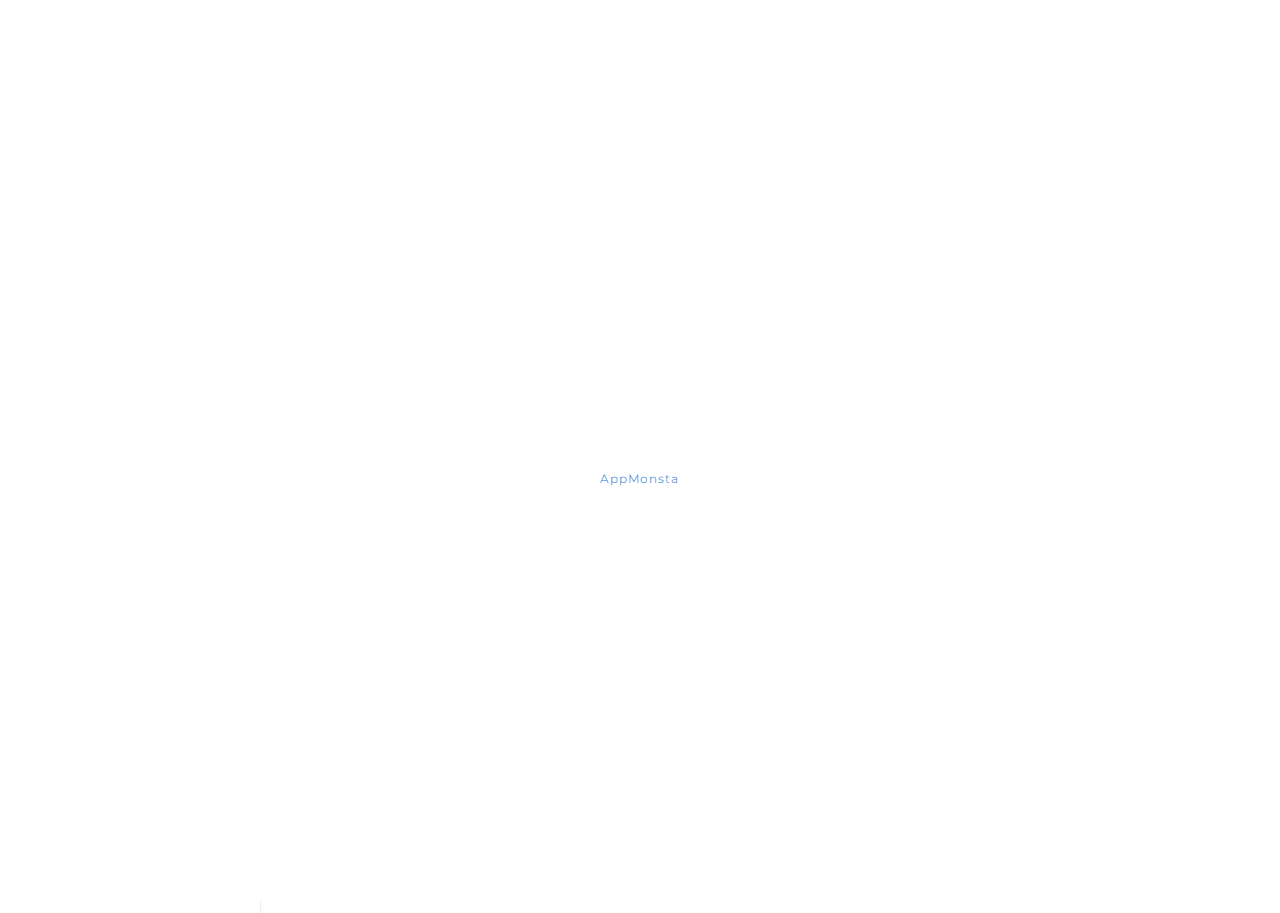
==== connection.html @ 8acacef7 "fixed" ====
<!DOCTYPE html>
<html lang="en">
	<head>
		<meta charset="utf-8" />
		<meta http-equiv="X-UA-Compatible" content="IE=edge" />
		<!-- Tell the browser to be responsive to screen width -->
		<meta name="viewport" content="width=device-width, initial-scale=1" />
		<meta
			name="keywords"
			content="AppMonsta, AppMonsta Ignite, AppMonsta API, AppMonsta Insight API, AppMonsta Gaming GPT, AppMonsta Gaming GPT API"
		/>
		<meta
			name="description"
			content="AppMonsta is a powerful tool that provides app market insights. It offers AppMonsta Ignite, AppMonsta API, AppMonsta Insight API, AppMonsta Gaming GPT, and AppMonsta Gaming GPT API."
		/>
		<meta name="robots" content="noindex,nofollow" />
		<title>AppMonsta</title>
		<link
			rel="canonical"
			href="https://www.wrappixel.com/templates/adminwrap-lite/"
		/>
		<!-- Favicon icon -->
		<link
			rel="icon"
			type="image/png"
			sizes="16x16"
			href="../assets/images/logos/logo-icon1.png"
		/>
		<!-- Bootstrap Core CSS -->
		<link
			href="../assets/node_modules/bootstrap/css/bootstrap.min.css"
			rel="stylesheet"
		/>
		<!-- Custom CSS -->
		<link href="css/style.css" rel="stylesheet" />
		<!-- You can change the theme colors from here -->
		<link href="css/colors/default.css" id="theme" rel="stylesheet" />
		<!-- HTML5 Shim and Respond.js IE8 support of HTML5 elements and media queries -->
		<!-- WARNING: Respond.js doesn't work if you view the page via file:// -->
		<!--[if lt IE 9]>
			<script src="https://oss.maxcdn.com/libs/html5shiv/3.7.0/html5shiv.js"></script>
			<script src="https://oss.maxcdn.com/libs/respond.js/1.4.2/respond.min.js"></script>
		<![endif]-->
	</head>

	<body class="fix-header card-no-border fix-sidebar">
		<!-- ============================================================== -->
		<!-- Preloader - style you can find in spinners.css -->
		<!-- ============================================================== -->
		<div class="preloader">
			<div class="loader">
				<div class="loader__figure"></div>
				<p class="loader__label">AppMonsta</p>
			</div>
		</div>
		<!-- ============================================================== -->
		<!-- Main wrapper - style you can find in pages.scss -->
		<!-- ============================================================== -->
		<div id="main-wrapper">
			<!-- ============================================================== -->
			<!-- Topbar header - style you can find in pages.scss -->
			<!-- ============================================================== -->
			<header class="topbar">
				<nav class="navbar top-navbar navbar-expand-md navbar-light">
					<!-- ============================================================== -->
					<!-- Logo -->
					<!-- ============================================================== -->
					<div class="navbar-header">
						<a class="navbar-brand" href="index.html">
							<!-- Logo icon --><span>
								<!--You can put here icon as well // <i class="wi wi-sunset"></i> //-->
								<!-- Dark Logo icon -->
								<img
									src="../assets/images/logos/logo-text1.png"
									alt="homepage"
									class="dark-logo"
									style="width: 150px"
								/>
								<!-- Light Logo icon -->
								<img
									src="../assets/images/logos/logo-text1.png"
									alt="homepage"
									class="light-logo"
									style="width: 150px"
								/>
							</span>
							<!--End Logo icon -->
							<!-- Logo text --><b>
								<!-- dark Logo text -->
								<img
									src="../assets/images/logos/logo-icon1.png"
									alt="homepage"
									class="dark-logo"
									style="width: 50px" />
								<!-- Light Logo text -->
								<img
									src="../assets/images/logos/logo-icon1.png"
									class="light-logo"
									alt="homepage"
									style="width: 50px"
							/></b>
						</a>
					</div>
					<!-- ============================================================== -->
					<!-- End Logo -->
					<!-- ============================================================== -->
					<div class="navbar-collapse">
						<!-- ============================================================== -->
						<!-- toggle and nav items -->
						<!-- ============================================================== -->
						<ul class="navbar-nav me-auto">
							<!-- This is  -->
							<li class="nav-item">
								<a
									class="nav-link nav-toggler hidden-md-up waves-effect waves-dark"
									href="javascript:void(0)"
									><i class="fa fa-bars"></i
								></a>
							</li>
							<!-- ============================================================== -->
							<!-- Search -->
							<!-- ============================================================== -->
							<!-- <li class="nav-item hidden-xs-down search-box"> <a
                                class="nav-link hidden-sm-down waves-effect waves-dark" href="javascript:void(0)"><i
                                    class="fa fa-search"></i></a>
                            <form class="app-search">
                                <input type="text" class="form-control" placeholder="Search & enter"> <a
                                    class="srh-btn"><i class="fa fa-times"></i></a> </form>
                        </li> -->
						</ul>
						<!-- ============================================================== -->
						<!-- User profile and search -->
						<!-- ============================================================== -->
						<ul class="navbar-nav my-lg-0">
							<!-- ============================================================== -->
							<!-- Profile -->
							<!-- ============================================================== -->
							<li class="nav-item dropdown u-pro">
								<a
									class="nav-link dropdown-toggle waves-effect waves-dark profile-pic border-0 px-2 mx-0"
									href="#"
									data-bs-toggle="dropdown"
									aria-haspopup="true"
									aria-expanded="false"
									><img
										src="../assets/images/users/1.jpg"
										alt="user"
										class=""
									/>
									<span class="hidden-md-down"
										>John &nbsp;</span
									>
								</a>
								<a
									class="nav-link dropdown-toggle waves-effect waves-dark profile-pic border-0 px-2 mx-0"
									href="#"
									><i
										class="fa fa-arrow-right fs-6 text-warning"
									></i>
									<span class="hidden-md-down"
										>Log Out &nbsp;</span
									>
								</a>
								<ul
									class="dropdown-menu"
									aria-labelledby="navbarDropdown"
								></ul>
							</li>
						</ul>
					</div>
				</nav>
			</header>
			<!-- ============================================================== -->
			<!-- End Topbar header -->
			<!-- ============================================================== -->
			<!-- ============================================================== -->
			<!-- Left Sidebar - style you can find in sidebar.scss  -->
			<!-- ============================================================== -->
			<aside class="left-sidebar">
				<!-- Sidebar scroll-->
				<div class="scroll-sidebar">
					<!-- Sidebar navigation-->
					<nav class="sidebar-nav">
						<ul id="sidebarnav">
							<li>
								<a
									class="waves-effect waves-dark"
									href="pages-blank.html"
									aria-expanded="false"
									><i class="fa fa-tachometer"></i
									><span class="hide-menu">Dashboard</span></a
								>
							</li>
							<li>
								<a
									class="waves-effect waves-dark"
									href="gaming-gpt.html"
									aria-expanded="false"
									><i class="fa fa-gamepad"></i
									><span class="hide-menu"
										>Gaming GPT</span
									></a
								>
							</li>
							<li>
								<a
									class="waves-effect waves-dark"
									href="insight-api.html"
									aria-expanded="false"
									><i class="fa fa-code"></i
									><span class="hide-menu"
										>Insight API</span
									></a
								>
							</li>
							<li>
								<a
									class="waves-effect waves-dark"
									href="connection.html"
									aria-expanded="false"
									><i class="fa fa-plug"></i
									><span class="hide-menu"
										>Connection</span
									></a
								>
							</li>
							<li>
								<a
									class="waves-effect waves-dark"
									href="support.html"
									aria-expanded="false"
									><i class="fa fa-plane"></i
									><span class="hide-menu">Support</span></a
								>
							</li>
						</ul>
					</nav>
					<!-- End Sidebar navigation -->
				</div>
				<!-- End Sidebar scroll-->
			</aside>
			<!-- ============================================================== -->
			<!-- End Left Sidebar - style you can find in sidebar.scss  -->
			<!-- ============================================================== -->
			<!-- ============================================================== -->
			<!-- Page wrapper  -->
			<!-- ============================================================== -->
			<div class="page-wrapper">
				<!-- ============================================================== -->
				<!-- Container fluid  -->
				<!-- ============================================================== -->

				<div class="container-fluid p-0">
					<!-- Start Page Content -->
					<!-- ============================================================== -->
					<div class="bg-theme-light p-5">
						<div
							class="d-flex justify-content-between align-items-center"
						>
							<h1 class="fw-bold fs-2">
								Why Choose AppMonsta?
								<br />
								<span class="text-themecolor"
									>Reliable, Affordable & Timely</span
								>
							</h1>
							<span>
								<img
									src="../assets/images/logos/connect.png"
									class="img-fluid"
									width="100px"
									alt="gaming pad"
								/>
							</span>
						</div>
						<p class="text-white fs-6 mt-3 mb-0 pb-0">
							AppMonsta stands as your authoritative source for
							app market intelligence, we offer comprehensive data
							across numerous categories but we specialise in
							gaming data. Our development teams and data
							scientist have leverage shared knowledge and
							state-of-the-art technology to provide you with
							timely, actionable intelligence data in many formats
							for you to use in your projects and research.
						</p>
					</div>
					<div class="p-5">
						<div class="row my-4 justify-content-center">
							<div class="col-md-3 md-mb-0 mb-2">
								<div class="card rounded theme-border-main">
									<img
										src="../assets/images/logos/looker.png"
										class="img-fluid w-100"
										alt="looker"
									/>
									<div class="p-3">
										<div>
											<h3 class="fs-5 fw-bold mb-0 pb-0">
												Looker
											</h3>
											<p class="fs-6 text-muted">
												Computer software company
											</p>
										</div>
										<div>
											<button
												class="btn btn-primary w-100"
												type="button"
											>
												Learn More
											</button>
										</div>
									</div>
								</div>
							</div>

							<div class="col-md-3 md-mb-0 mb-2">
								<div class="card rounded theme-border-main">
									<img
										src="../assets/images/logos/looker.png"
										class="img-fluid w-100"
										alt="looker"
									/>
									<div class="p-3">
										<div>
											<h3 class="fs-5 fw-bold mb-0 pb-0">
												Looker
											</h3>
											<p class="fs-6 text-muted">
												Computer software company
											</p>
										</div>
										<div>
											<button
												class="btn btn-primary w-100"
												type="button"
											>
												Learn More
											</button>
										</div>
									</div>
								</div>
							</div>
							<div class="col-md-3 md-mb-0 mb-2">
								<div class="card rounded theme-border-main">
									<img
										src="../assets/images/logos/looker.png"
										class="img-fluid w-100"
										alt="looker"
									/>
									<div class="p-3">
										<div>
											<h3 class="fs-5 fw-bold mb-0 pb-0">
												Looker
											</h3>
											<p class="fs-6 text-muted">
												Computer software company
											</p>
										</div>
										<div>
											<button
												class="btn btn-primary w-100"
												type="button"
											>
												Learn More
											</button>
										</div>
									</div>
								</div>
							</div>
						</div>
					</div>
					<!-- ============================================================== -->
					<!-- End PAge Content -->
					<!-- ============================================================== -->
					<!-- ============================================================== -->
					<!-- Right sidebar -->
					<!-- ============================================================== -->
					<!-- .right-sidebar -->
					<div class="right-sidebar">
						<div class="slimscrollright">
							<div class="rpanel-title">
								Service Panel
								<span
									><i class="ti-close right-side-toggle"></i
								></span>
							</div>
							<div class="r-panel-body">
								<ul id="themecolors" class="mt-3">
									<li><b>With Light sidebar</b></li>
									<li>
										<a
											href="javascript:void(0)"
											data-theme="default"
											class="default-theme"
											>1</a
										>
									</li>
									<li>
										<a
											href="javascript:void(0)"
											data-theme="green"
											class="green-theme"
											>2</a
										>
									</li>
									<li>
										<a
											href="javascript:void(0)"
											data-theme="red"
											class="red-theme"
											>3</a
										>
									</li>
									<li>
										<a
											href="javascript:void(0)"
											data-theme="blue"
											class="blue-theme"
											>4</a
										>
									</li>
									<li>
										<a
											href="javascript:void(0)"
											data-theme="purple"
											class="purple-theme"
											>5</a
										>
									</li>
									<li>
										<a
											href="javascript:void(0)"
											data-theme="megna"
											class="megna-theme"
											>6</a
										>
									</li>
									<li class="d-block mt-4">
										<b>With Dark sidebar</b>
									</li>
									<li>
										<a
											href="javascript:void(0)"
											data-theme="default-dark"
											class="default-dark-theme working"
											>7</a
										>
									</li>
									<li>
										<a
											href="javascript:void(0)"
											data-theme="green-dark"
											class="green-dark-theme"
											>8</a
										>
									</li>
									<li>
										<a
											href="javascript:void(0)"
											data-theme="red-dark"
											class="red-dark-theme"
											>9</a
										>
									</li>
									<li>
										<a
											href="javascript:void(0)"
											data-theme="blue-dark"
											class="blue-dark-theme"
											>10</a
										>
									</li>
									<li>
										<a
											href="javascript:void(0)"
											data-theme="purple-dark"
											class="purple-dark-theme"
											>11</a
										>
									</li>
									<li>
										<a
											href="javascript:void(0)"
											data-theme="megna-dark"
											class="megna-dark-theme"
											>12</a
										>
									</li>
								</ul>
								<ul class="mt-3 chatonline">
									<li><b>Chat option</b></li>
									<li>
										<a href="javascript:void(0)"
											><img
												src="../assets/images/users/1.jpg"
												alt="user-img"
												class="img-circle"
											/>
											<span
												>Varun Dhavan
												<small class="text-success"
													>online</small
												></span
											></a
										>
									</li>
									<li>
										<a href="javascript:void(0)"
											><img
												src="../assets/images/users/2.jpg"
												alt="user-img"
												class="img-circle"
											/>
											<span
												>Genelia Deshmukh
												<small class="text-warning"
													>Away</small
												></span
											></a
										>
									</li>
									<li>
										<a href="javascript:void(0)"
											><img
												src="../assets/images/users/3.jpg"
												alt="user-img"
												class="img-circle"
											/>
											<span
												>Ritesh Deshmukh
												<small class="text-danger"
													>Busy</small
												></span
											></a
										>
									</li>
									<li>
										<a href="javascript:void(0)"
											><img
												src="../assets/images/users/4.jpg"
												alt="user-img"
												class="img-circle"
											/>
											<span
												>Arijit Sinh
												<small class="text-muted"
													>Offline</small
												></span
											></a
										>
									</li>
									<li>
										<a href="javascript:void(0)"
											><img
												src="../assets/images/users/5.jpg"
												alt="user-img"
												class="img-circle"
											/>
											<span
												>Govinda Star
												<small class="text-success"
													>online</small
												></span
											></a
										>
									</li>
									<li>
										<a href="javascript:void(0)"
											><img
												src="../assets/images/users/6.jpg"
												alt="user-img"
												class="img-circle"
											/>
											<span
												>John Abraham<small
													class="text-success"
													>online</small
												></span
											></a
										>
									</li>
									<li>
										<a href="javascript:void(0)"
											><img
												src="../assets/images/users/7.jpg"
												alt="user-img"
												class="img-circle"
											/>
											<span
												>Hritik Roshan<small
													class="text-success"
													>online</small
												></span
											></a
										>
									</li>
									<li>
										<a href="javascript:void(0)"
											><img
												src="../assets/images/users/8.jpg"
												alt="user-img"
												class="img-circle"
											/>
											<span
												>Pwandeep rajan
												<small class="text-success"
													>online</small
												></span
											></a
										>
									</li>
								</ul>
							</div>
						</div>
					</div>
					<!-- ============================================================== -->
					<!-- End Right sidebar -->
					<!-- ============================================================== -->
				</div>
				<!-- ============================================================== -->
				<!-- End Container fluid  -->
				<!-- ============================================================== -->
				<!-- ============================================================== -->
				<!-- footer -->
				<!-- ============================================================== -->
				<footer class="footer">
					© 2021 Adminwrap by
					<a href="https://www.wrappixel.com/">wrappixel.com</a>
				</footer>
				<!-- ============================================================== -->
				<!-- End footer -->
				<!-- ============================================================== -->
			</div>
			<!-- ============================================================== -->
			<!-- End Page wrapper  -->
			<!-- ============================================================== -->
		</div>
		<!-- ============================================================== -->
		<!-- End Wrapper -->
		<!-- ============================================================== -->
		<!-- ============================================================== -->
		<!-- All Jquery -->
		<!-- ============================================================== -->
		<script src="../assets/node_modules/jquery/jquery.min.js"></script>
		<!-- Bootstrap tether Core JavaScript -->
		<script src="../assets/node_modules/bootstrap/js/bootstrap.bundle.min.js"></script>
		<!-- slimscrollbar scrollbar JavaScript -->
		<script src="js/perfect-scrollbar.jquery.min.js"></script>
		<!--Wave Effects -->
		<script src="js/waves.js"></script>
		<!--Menu sidebar -->
		<script src="js/sidebarmenu.js"></script>
		<!--Custom JavaScript -->
		<script src="js/custom.min.js"></script>
	</body>
</html>
---- css/style.css ----
@charset "UTF-8";
/*
Template Name: Admin Pro Admin
Author: Wrappixel
Email: niravjoshi87@gmail.com
File: scss
*/
/**
 * Table Of Content
 *
 * 	1. Globals
 *	2. Headers
 *	3. Navigations
 *	4. Banners
 *	5. Footers
 *	6. app
 *	7. Widgets
 *	8. Custom Templates
 */
/*
Template Name: Admin Pro Admin
Author: Wrappixel
Email: niravjoshi87@gmail.com
File: scss
*/
/*Theme Colors*/
/*bootstrap Color*/
/*Light colors*/
/*Normal Color*/
/*Extra Variable*/
/*
Template Name: Admin Pro Admin
Author: Wrappixel
Email: niravjoshi87@gmail.com
File: scss
*/
/**
 * Table Of Content
 *
 *  1. Globals
 *  2. Headers
 *  3. Navigations
 *  4. Banners
 *  5. Footers
 *  6. Posts
 *  7. Widgets
 *  8. Custom Templates
 */
@import url("https://fonts.googleapis.com/css?family=Montserrat:300,400,500,600,700");
/******************* 
Global Styles 
*******************/
@import "../scss/icons/font-awesome/css/font-awesome.min.css";
@import "../css/spinners.css";
@import "../css/animate.css";
* {
	outline: none;
}

body {
	background: #fff;
	font-family: "Montserrat", sans-serif;
	margin: 0;
	overflow-x: hidden;
	color: #67757c;
	font-weight: 300;
	font-size: 14px;
}

html {
	position: relative;
	min-height: 100%;
	background: #ffffff;
	-webkit-font-smoothing: antialiased;
	-moz-osx-font-smoothing: grayscale;
}

input:focus {
	box-shadow: none !important;
	border: 1px solid #4fb5ef !important;
}

select:focus {
	box-shadow: none !important;
	border: 1px solid #a6cee5 !important;
}

.btn-custom-pricing-tab {
	background: transparent !important;
	border: 1px solid #a6cee5;
}
/* first nth element */
.custom-pricing-tab li:first-child button {
	border-radius: 10px 0px 0px 10px !important;
}
.custom-pricing-tab li:last-child button {
	border-radius: 0px 10px 10px 0px !important;
}

.custom-pricing-tab .active {
	background: #a6cee5 !important;
	border: 1px solid #a6cee5 !important;
	color: #000000 !important;
}

.btn-custom-pricing-tab:focus {
	box-shadow: none !important;
	outline: none !important;
}

a {
	color: #4fb5ef;
}

a:hover,
a:focus {
	text-decoration: none;
}

a.link {
	color: #455a64;
}
a.link:hover,
a.link:focus {
	color: #4fb5ef;
}

.img-responsive {
	width: 100%;
	height: auto;
	display: inline-block;
}

.img-rounded {
	border-radius: 4px;
}

html body .mdi:before,
html body .mdi-set {
	line-height: initial;
}

/*******************
Headings
*******************/
h1,
h2,
h3,
h4,
h5,
h6 {
	color: #455a64;
	font-family: "Montserrat", sans-serif;
	font-weight: 400;
}

h1 {
	line-height: 40px;
	font-size: 36px;
}

h2 {
	line-height: 36px;
	font-size: 24px;
}

h3 {
	line-height: 30px;
	font-size: 21px;
}

h4 {
	line-height: 22px;
	font-size: 18px;
}

h5 {
	line-height: 18px;
	font-size: 16px;
	font-weight: 400;
}

h6 {
	line-height: 16px;
	font-size: 14px;
	font-weight: 400;
}

.display-5 {
	font-size: 3rem;
}

.display-6 {
	font-size: 36px;
}

.box {
	border-radius: 4px;
	padding: 10px;
}

html body .dl {
	display: inline-block;
}
html body .db {
	display: block;
}

.no-wrap td,
.no-wrap th {
	white-space: nowrap;
}

/*******************
Blockquote
*******************/
html body blockquote {
	border-left: 5px solid #4fb5ef;
	border: 1px solid rgba(120, 130, 140, 0.13);
	padding: 15px;
}

.clear {
	clear: both;
}

ol li {
	margin: 5px 0;
}

/*******************
Paddings
*******************/
html body .p-0 {
	padding: 0px;
}
html body .p-10 {
	padding: 10px;
}
html body .p-20 {
	padding: 20px;
}
html body .p-30 {
	padding: 30px;
}
html body .p-l-0 {
	padding-left: 0px;
}
html body .p-l-10 {
	padding-left: 10px;
}
html body .p-l-20 {
	padding-left: 20px;
}
html body .p-r-0 {
	padding-right: 0px;
}
html body .p-r-10 {
	padding-right: 10px;
}
html body .p-r-20 {
	padding-right: 20px;
}
html body .p-r-30 {
	padding-right: 30px;
}
html body .p-r-40 {
	padding-right: 40px;
}
html body .p-t-0 {
	padding-top: 0px;
}
html body .p-t-10 {
	padding-top: 10px;
}
html body .p-t-20 {
	padding-top: 20px;
}
html body .p-t-30 {
	padding-top: 30px;
}
html body .p-b-0 {
	padding-bottom: 0px;
}
html body .p-b-5 {
	padding-bottom: 5px;
}
html body .p-b-10 {
	padding-bottom: 10px;
}
html body .p-b-20 {
	padding-bottom: 20px;
}
html body .p-b-30 {
	padding-bottom: 30px;
}
html body .p-b-40 {
	padding-bottom: 40px;
}

/*******************
Margin
*******************/
html body .m-0 {
	margin: 0px;
}
html body .m-l-5 {
	margin-left: 5px;
}
html body .m-l-10 {
	margin-left: 10px;
}
html body .m-l-15 {
	margin-left: 15px;
}
html body .m-l-20 {
	margin-left: 20px;
}
html body .m-l-30 {
	margin-left: 30px;
}
html body .m-l-40 {
	margin-left: 40px;
}
html body .m-r-5 {
	margin-right: 5px;
}
html body .m-r-10 {
	margin-right: 10px;
}
html body .m-r-15 {
	margin-right: 15px;
}
html body .m-r-20 {
	margin-right: 20px;
}
html body .m-r-30 {
	margin-right: 30px;
}
html body .m-r-40 {
	margin-right: 40px;
}
html body .m-t-0 {
	margin-top: 0px;
}
html body .m-t-5 {
	margin-top: 5px;
}
html body .m-t-10 {
	margin-top: 10px;
}
html body .m-t-15 {
	margin-top: 15px;
}
html body .m-t-20 {
	margin-top: 20px;
}
html body .m-t-30 {
	margin-top: 30px;
}
html body .m-t-40 {
	margin-top: 40px;
}
html body .m-b-0 {
	margin-bottom: 0px;
}
html body .m-b-5 {
	margin-bottom: 5px;
}
html body .m-b-10 {
	margin-bottom: 10px;
}
html body .m-b-15 {
	margin-bottom: 15px;
}
html body .m-b-20 {
	margin-bottom: 20px;
}
html body .m-b-30 {
	margin-bottom: 30px;
}
html body .m-b-40 {
	margin-bottom: 40px;
}

/*******************
vertical alignment
*******************/
html body .vt {
	vertical-align: top;
}
html body .vm {
	vertical-align: middle;
}
html body .vb {
	vertical-align: bottom;
}

/*******************
Opacity
*******************/
.op-5 {
	opacity: 0.5;
}

.op-3 {
	opacity: 0.3;
}

/*******************
font weight
*******************/
html body .font-bold {
	font-weight: 700;
}
html body .font-normal {
	font-weight: normal;
}
html body .font-light {
	font-weight: 300;
}
html body .font-medium {
	font-weight: 500;
}
html body .font-16 {
	font-size: 16px;
}
html body .font-12 {
	font-size: 12px;
}
html body .font-14 {
	font-size: 14px;
}
html body .font-10 {
	font-size: 10px;
}
html body .font-18 {
	font-size: 18px;
}
html body .font-20 {
	font-size: 20px;
}

/*******************
Border
*******************/
html body .b-0 {
	border: none !important;
}
html body .b-r {
	border-right: 1px solid rgba(120, 130, 140, 0.13);
}
html body .b-l {
	border-left: 1px solid rgba(120, 130, 140, 0.13);
}
html body .b-b {
	border-bottom: 1px solid rgba(120, 130, 140, 0.13);
}
html body .b-t {
	border-top: 1px solid rgba(120, 130, 140, 0.13);
}
html body .b-all {
	border: 1px solid rgba(120, 130, 140, 0.13) !important;
}

/*******************
Thumb size
*******************/
.thumb-sm {
	height: 32px;
	width: 32px;
}

.thumb-md {
	height: 48px;
	width: 48px;
}

.thumb-lg {
	height: 88px;
	width: 88px;
}

.hide {
	display: none;
}

.img-circle {
	border-radius: 100%;
}

.radius {
	border-radius: 4px;
}

/*******************
Text Colors
*******************/
.text-white {
	color: #ffffff !important;
}

.text-danger {
	color: #ff5c6c !important;
}

.text-muted {
	color: #bcc3d3 !important;
}

.text-warning {
	color: #ffe38a !important;
}

.text-success {
	color: #7cda24 !important;
}

.text-info {
	color: #4fb5ef !important;
}

.text-inverse {
	color: #2f3d4a !important;
}

html body .text-blue {
	color: #02bec9;
}
html body .text-purple {
	color: #7460ee;
}
html body .text-primary {
	color: #4FB5EF !important;
}
html body .text-megna {
	color: #56c0d8;
}
html body .text-dark {
	color: #67757c;
}
html body .text-themecolor {
	color: #4fb5ef;
}

/*******************
Background Colors
*******************/
.bg-primary {
	background-color: #4FB5EF !important;
}

.bg-success {
	background-color: #7cda24 !important;
}

.bg-info {
	background-color: #4fb5ef !important;
}

.bg-warning {
	background-color: #ffe38a !important;
}

.bg-danger {
	background-color: #ff5c6c !important;
}

html body .bg-megna {
	background-color: #56c0d8;
}
html body .bg-theme {
	background-color: #4fb5ef;
}
html body .bg-inverse {
	background-color: #2f3d4a;
}
html body .bg-purple {
	background-color: #7460ee;
}
html body .bg-light-part {
	background-color: rgba(0, 0, 0, 0.02);
}
html body .bg-light-primary {
	background-color: #f1effd;
}
html body .bg-light-success {
	background-color: #e8fdeb;
}
html body .bg-light-info {
	background-color: #cfecfe;
}
html body .bg-light-extra {
	background-color: #ebf3f5;
}
html body .bg-light-warning {
	background-color: #fff8ec;
}
html body .bg-light-danger {
	background-color: #f9e7eb;
}
html body .bg-light-inverse {
	background-color: #f6f6f6;
}
html body .bg-light {
	background-color: #e9edf2;
}
html body .bg-white {
	background-color: #ffffff;
}

/*******************
Rounds
*******************/
.round {
	line-height: 48px;
	color: #ffffff;
	width: 50px;
	height: 50px;
	display: inline-block;
	font-weight: 400;
	text-align: center;
	border-radius: 100%;
	background: #4fb5ef;
}
.round img {
	border-radius: 100%;
}

.round-lg {
	line-height: 65px;
	width: 60px;
	height: 60px;
	font-size: 30px;
}

.round.round-info {
	background: #4fb5ef;
}

.round.round-warning {
	background: #ffe38a;
}

.round.round-danger {
	background: #ff5c6c;
}

.round.round-success {
	background: #7cda24;
}

.round.round-primary {
	background: #4FB5EF;
}

/*******************
Labels
*******************/
.label {
	padding: 3px 10px;
	line-height: 13px;
	color: #ffffff;
	font-weight: 400;
	border-radius: 4px;
	font-size: 75%;
}

.label-rounded {
	border-radius: 60px;
}

.label-custom {
	background-color: #56c0d8;
}

.label-success {
	background-color: #7cda24;
}

.label-info {
	background-color: #4fb5ef;
}

.label-warning {
	background-color: #ffe38a;
}

.label-danger {
	background-color: #ff5c6c;
}

.label-megna {
	background-color: #56c0d8;
}

.label-primary {
	background-color: #4FB5EF;
}

.label-purple {
	background-color: #7460ee;
}

.label-red {
	background-color: #fb3a3a;
}

.label-inverse {
	background-color: #2f3d4a;
}

.label-default {
	background-color: #e9edf2;
}

.label-white {
	background-color: #ffffff;
}

.label-light-success {
	background-color: #e8fdeb;
	color: #7cda24;
}

.label-light-info {
	background-color: #cfecfe;
	color: #4fb5ef;
}

.label-light-warning {
	background-color: #fff8ec;
	color: #ffe38a;
}

.label-light-danger {
	background-color: #f9e7eb;
	color: #ff5c6c;
}

.label-light-megna {
	background-color: #e0f2f4;
	color: #56c0d8;
}

.label-light-primary {
	background-color: #f1effd;
	color: #4FB5EF;
}

.label-light-inverse {
	background-color: #f6f6f6;
	color: #2f3d4a;
}

/*******************
 Badge
******************/
.badge {
	font-weight: 400;
}

.badge-xs {
	font-size: 9px;
}

.badge-xs,
.badge-sm {
	transform: translate(0, -2px);
}

.badge-success {
	background-color: #7cda24;
}

.badge-info {
	background-color: #4fb5ef;
}

.badge-primary {
	background-color: #4FB5EF;
}

.badge-warning {
	background-color: #ffe38a;
	color: #ffffff;
}

.badge-danger {
	background-color: #ff5c6c;
}

.badge-purple {
	background-color: #7460ee;
}

.badge-red {
	background-color: #fb3a3a;
}

.badge-inverse {
	background-color: #2f3d4a;
}

/*******************
List-style-none
******************/
ul.list-style-none {
	margin: 0px;
	padding: 0px;
}
ul.list-style-none li {
	list-style: none;
}
ul.list-style-none li a {
	color: #67757c;
	padding: 8px 0px;
	display: block;
	text-decoration: none;
}
ul.list-style-none li a:hover {
	color: #4fb5ef;
}

/*******************
dropdown-item
******************/
.dropdown-item {
	padding: 8px 1rem;
	color: #67757c;
}

/*******************
Layouts
******************/
.card-no-border .card {
	border: 0px;
	border-radius: 0px;
	box-shadow: none;
}

.card-no-border .shadow-none {
	box-shadow: none;
}

.card-outline-danger,
.card-outline-info,
.card-outline-warning,
.card-outline-success,
.card-outline-primary {
	background: #ffffff;
}

.card-fullscreen {
	position: fixed;
	top: 0px;
	left: 0px;
	width: 100%;
	height: 100%;
	z-index: 9999;
	overflow: auto;
}

/*******************/
/*single column*/
/*******************/
.single-column .left-sidebar {
	display: none;
}
.single-column .page-wrapper {
	margin-left: 0px;
}

.fix-width {
	width: 100%;
	max-width: 1170px;
	margin: 0 auto;
}

.card-body {
	padding: 1.25rem;
}

.card-title {
	margin-bottom: 0.75rem;
}

a {
	text-decoration: none;
}

.form-group {
	margin-bottom: 1rem;
}

label {
	display: inline-block;
	margin-bottom: 0.5rem;
}

.table td,
.table th {
	padding: 0.75rem;
}

.card-subtitle {
	margin-top: -0.375rem;
}

.table > :not(:last-child) > :last-child > * {
	border-bottom-color: #e9ecef;
}

small {
	font-size: 80%;
	font-weight: 400;
}

.error-box .error-body .error-title {
	font-size: 210px !important;
	font-weight: 900 !important;
	line-height: 210px !important;
}

.form-control,
.form-select {
	height: calc(1.5em + 0.75rem + 2px);
}

textarea.form-control {
	height: auto;
}

select.form-control.form-control-line {
	-webkit-appearance: auto;
	-moz-appearance: auto;
}

.dropdown-menu:empty {
	display: none;
}

/*
Template Name: Admin Pro Admin
Author: Wrappixel
Email: niravjoshi87@gmail.com
File: scss
*/
/*******************
Main sidebar
******************/
.left-sidebar {
	position: absolute;
	width: 260px;
	height: 100%;
	top: 0px;
	z-index: 20;
	padding-top: 70px;
	background: #fff;
	border-right: 1px solid rgba(120, 130, 140, 0.13);
}

.fix-sidebar .left-sidebar {
	position: fixed;
}

/*******************
use profile section
******************/
.sidebar-nav .user-profile > a img {
	width: 30px;
	border-radius: 100%;
	margin-right: 10px;
}
.sidebar-nav .user-profile > ul {
	padding-left: 40px;
}

/*******************
sidebar navigation
******************/
.scroll-sidebar {
	height: 100%;
}
.scroll-sidebar.ps .ps__scrollbar-y-rail {
	left: 2px;
	right: auto;
	background: none;
	width: 6px;
	/* If using `left`, there shouldn't be a `right`. */
}

.collapse.in {
	display: block;
}

.sidebar-nav {
	background: #fff;
	padding: 15px 0 0 0px;
}
.sidebar-nav ul {
	margin: 0px;
	padding: 0px;
}
.sidebar-nav ul li {
	list-style: none;
}
.sidebar-nav ul li a {
	color: #8d97ad;
	padding: 10px 35px 10px 15px;
	display: block;
	font-size: 15px;
	font-weight: 400;
}
.sidebar-nav ul li a.active,
.sidebar-nav ul li a:hover {
	color: #4fb5ef;
}
.sidebar-nav ul li a.active i,
.sidebar-nav ul li a:hover i {
	color: #4fb5ef;
}
.sidebar-nav ul li a.active {
	font-weight: 500;
	color: #263238;
}
.sidebar-nav ul li ul {
	padding-left: 40px;
}
.sidebar-nav ul li ul li a {
	padding: 7px 35px 7px 15px;
}
.sidebar-nav ul li ul ul {
	padding-left: 15px;
}
.sidebar-nav ul li.nav-small-cap {
	font-size: 12px;
	margin-bottom: 0px;
	padding: 30px 14px 14px 0px;
	color: #bcc3d3;
	font-weight: 500;
}
.sidebar-nav ul li.nav-devider {
	height: 1px;
	background: rgba(120, 130, 140, 0.13);
	display: block;
	margin: 15px 0;
}
.sidebar-nav > ul > li > a {
	border-right: 5px solid transparent;
}
.sidebar-nav > ul > li > a i {
	width: 38px;
	font-size: 24px;
	display: inline-block;
	vertical-align: middle;
	color: #787f91;
}
.sidebar-nav > ul > li > a .label {
	float: right;
	margin-top: 2px;
}
.sidebar-nav > ul > li > a.active {
	font-weight: 400;
	color: #26c6da;
	border-right: 5px solid #4fb5ef;
}
.sidebar-nav > ul > li {
	margin-bottom: 8px;
	margin-top: 8px;
}
.sidebar-nav > ul > li.active > a {
	color: #4fb5ef;
	font-weight: 500;
}
.sidebar-nav > ul > li.active > a i {
	color: #4fb5ef;
}
.sidebar-nav .waves-effect {
	transition: none;
	-webkit-transition: none;
	-o-transition: none;
}

/****************
When click on sidebar toggler and also for tablet
*****************/
@media (min-width: 768px) {
	.mini-sidebar .sidebar-nav #sidebarnav li {
		position: relative;
	}

	.mini-sidebar .sidebar-nav #sidebarnav > li > ul {
		position: absolute;
		left: 70px;
		top: 46px;
		width: 220px;
		padding-bottom: 10px;
		z-index: 1001;
		background: #edf0f5;
		display: none;
		padding-left: 1px;
	}

	.mini-sidebar .user-profile .profile-img {
		width: 45px;
	}
	.mini-sidebar .user-profile .profile-img .setpos {
		top: -35px;
	}

	.mini-sidebar.fix-sidebar .left-sidebar {
		position: fixed;
	}

	.mini-sidebar .sidebar-nav #sidebarnav > li:hover > ul {
		height: auto !important;
		overflow: auto;
	}

	.mini-sidebar .sidebar-nav #sidebarnav > li:hover > ul,
	.mini-sidebar .sidebar-nav #sidebarnav > li:hover > ul.collapse {
		display: block;
	}

	.mini-sidebar .sidebar-nav #sidebarnav > li > a.has-arrow:after {
		display: none;
	}

	.mini-sidebar .left-sidebar {
		width: 70px;
	}
	.mini-sidebar .sidebar-nav #sidebarnav .user-profile > a {
		padding: 12px 20px;
	}
	.mini-sidebar .scroll-sidebar {
		padding-bottom: 0px;
		position: absolute;
	}
	.mini-sidebar .hide-menu,
	.mini-sidebar .nav-small-cap,
	.mini-sidebar .sidebar-footer,
	.mini-sidebar .user-profile .profile-text,
	.mini-sidebar > .label {
		display: none;
	}
	.mini-sidebar .nav-devider {
		width: 70px;
	}
	.mini-sidebar .sidebar-nav {
		background: transparent;
	}
	.mini-sidebar .sidebar-nav #sidebarnav > li > a {
		padding: 12px 20px;
		width: 70px;
	}
	.mini-sidebar .sidebar-nav #sidebarnav > li:hover > a {
		width: 290px;
		background: #edf0f5;
	}
	.mini-sidebar .sidebar-nav #sidebarnav > li:hover > a .hide-menu {
		display: inline;
	}
	.mini-sidebar .sidebar-nav #sidebarnav > li:hover > a .label {
		display: none;
	}
}
@media (max-width: 767px) {
	.mini-sidebar .left-sidebar {
		position: fixed;
	}
	.mini-sidebar .left-sidebar,
	.mini-sidebar .sidebar-footer {
		left: -260px;
	}
	.mini-sidebar.show-sidebar .left-sidebar,
	.mini-sidebar.show-sidebar .sidebar-footer {
		left: 0px;
	}
}
/*
Template Name: Admin pro Admin
Author: Wrappixel
Email: niravjoshi87@gmail.com
File: scss
*/
/*
Template Name: Admin Pro Admin
Author: Wrappixel
Email: niravjoshi87@gmail.com
File: scss
*/
/*Theme Colors*/
/*bootstrap Color*/
/*Light colors*/
/*Normal Color*/
/*Extra Variable*/
/*============================================================== 
 For all pages 
 ============================================================== */
#main-wrapper {
	width: 100%;
	overflow: hidden;
}

.boxed #main-wrapper {
	width: 100%;
	max-width: 1300px;
	margin: 0 auto;
	box-shadow: 0 0 60px rgba(0, 0, 0, 0.1);
}
.boxed #main-wrapper .sidebar-footer {
	position: absolute;
}
.boxed #main-wrapper .topbar {
	max-width: 1300px;
}
.boxed #main-wrapper .footer {
	display: none;
}

.page-wrapper {
	background: #f6f9fa;
	padding-bottom: 60px;
	position: relative;
}

.container-fluid {
	padding: 25px 25px;
}

.card {
	margin-bottom: 30px;
}
.card .card-subtitle {
	font-weight: 300;
	margin-bottom: 15px;
	color: #bcc3d3;
}
.card .card-title {
	position: relative;
	font-weight: 500;
}

/*******************
 Topbar
*******************/
.fix-header .topbar {
	position: fixed;
	width: 100%;
}
.fix-header .page-wrapper {
	padding-top: 70px;
}
.fix-header .right-side-panel {
	top: 70px;
	height: calc(100% - 70px);
}

.topbar {
	position: relative;
	z-index: 50;
}
.topbar .navbar-collapse {
	padding: 0px;
	border-bottom: 1px solid rgba(120, 130, 140, 0.13);
}
.topbar .top-navbar {
	min-height: 70px;
	padding: 0px;
}
.topbar .top-navbar .dropdown-toggle::after {
	display: none;
}
.topbar .top-navbar .navbar-header {
	line-height: 72px;
	padding-left: 10px;
	border-right: 1px solid rgba(120, 130, 140, 0.13);
}
.topbar .top-navbar .navbar-header .navbar-brand {
	margin-right: 0px;
	padding-bottom: 0px;
	padding-top: 0px;
}
.topbar .top-navbar .navbar-header .navbar-brand .light-logo {
	display: none;
}
.topbar .top-navbar .navbar-header .navbar-brand b {
	line-height: 70px;
	display: inline-block;
}
.topbar .top-navbar .navbar-nav > .nav-item > .nav-link {
	padding-left: 15px;
	padding-right: 15px;
	font-size: 20px;
	line-height: 54px;
}
.topbar .top-navbar .navbar-nav > .nav-item > span {
	line-height: 65px;
	font-size: 24px;
	font-weight: 500;
	color: #ffffff;
	padding: 0 10px;
}
.topbar .top-navbar .navbar-nav > .nav-item.show {
	background: rgba(0, 0, 0, 0.05);
}
.topbar .u-pro {
	margin-left: 10px;
}
.topbar .profile-pic {
	white-space: nowrap;
	padding-left: 15px;
	border-left: 1px solid rgba(120, 130, 140, 0.13);
}
.topbar .profile-pic img {
	width: 30px;
	border-radius: 100%;
}
.topbar .profile-pic span {
	font-size: 14px;
	white-space: nowrap;
}
.topbar .dropdown-menu {
	box-shadow: 0 3px 12px rgba(0, 0, 0, 0.05);
	-webkit-box-shadow: 0 3px 12px rgba(0, 0, 0, 0.05);
	-moz-box-shadow: 0 3px 12px rgba(0, 0, 0, 0.05);
	border-color: rgba(120, 130, 140, 0.13);
}
.topbar .dropdown-menu .dropdown-item {
	padding: 7px 1.5rem;
}
.topbar ul.dropdown-user {
	padding: 0px;
	min-width: 270px;
}
.topbar ul.dropdown-user li {
	list-style: none;
	padding: 0px;
	margin: 0px;
}
.topbar ul.dropdown-user li.divider {
	height: 1px;
	margin: 9px 0;
	overflow: hidden;
	background-color: rgba(120, 130, 140, 0.13);
}
.topbar ul.dropdown-user li .dw-user-box {
	padding: 10px 15px;
}
.topbar ul.dropdown-user li .dw-user-box .u-img {
	width: 70px;
	display: inline-block;
	vertical-align: top;
}
.topbar ul.dropdown-user li .dw-user-box .u-img img {
	width: 100%;
	border-radius: 5px;
}
.topbar ul.dropdown-user li .dw-user-box .u-text {
	display: inline-block;
	padding-left: 10px;
}
.topbar ul.dropdown-user li .dw-user-box .u-text h4 {
	margin: 0px;
	font-size: 15px;
}
.topbar ul.dropdown-user li .dw-user-box .u-text p {
	margin-bottom: 2px;
	font-size: 12px;
}
.topbar ul.dropdown-user li .dw-user-box .u-text .btn {
	color: #ffffff;
	padding: 5px 10px;
	display: inline-block;
}
.topbar ul.dropdown-user li .dw-user-box .u-text .btn:hover {
	background: #e6294b;
}
.topbar ul.dropdown-user li a {
	padding: 9px 15px;
	display: block;
	color: #67757c;
}
.topbar ul.dropdown-user li a:hover {
	background: #e9edf2;
	color: #4fb5ef;
	text-decoration: none;
}

.search-box .app-search {
	position: absolute;
	margin: 0px;
	display: block;
	z-index: 110;
	width: 100%;
	top: -1px;
	box-shadow: 2px 0px 10px rgba(0, 0, 0, 0.2);
	display: none;
	left: 0px;
}
.search-box .app-search input {
	width: 100.5%;
	padding: 35px;
	border-radius: 0px;
	font-size: 17px;
	transition: 0.5s ease-in;
}
.search-box .app-search input:focus {
	border-color: #ffffff;
}
.search-box .app-search .srh-btn {
	position: absolute;
	top: 23px;
	cursor: pointer;
	background: #ffffff;
	width: 15px;
	height: 15px;
	right: 20px;
	font-size: 14px;
}

.mini-sidebar .top-navbar .navbar-header {
	width: 70px;
	text-align: center;
	flex-shrink: 0;
	padding-left: 0px;
}

.logo-center .top-navbar .navbar-header {
	position: absolute;
	left: 0;
	right: 0;
	margin: 0 auto;
}

/*******************
Notify
*******************/
.notify {
	position: relative;
	top: -28px;
	right: -7px;
}
.notify .heartbit {
	position: absolute;
	top: -20px;
	right: -4px;
	height: 25px;
	width: 25px;
	z-index: 10;
	border: 5px solid #ff5c6c;
	border-radius: 70px;
	-moz-animation: heartbit 1s ease-out;
	-moz-animation-iteration-count: infinite;
	-o-animation: heartbit 1s ease-out;
	-o-animation-iteration-count: infinite;
	-webkit-animation: heartbit 1s ease-out;
	animation-iteration-count: infinite;
}
.notify .point {
	width: 6px;
	height: 6px;
	border-radius: 30px;
	background-color: #ff5c6c;
	position: absolute;
	right: 6px;
	top: -10px;
}
/*******************
 Horizontal-navabar
*******************/
.hdr-nav-bar .navbar {
	background: #ffffff;
	border-top: 1px solid rgba(120, 130, 140, 0.13);
	padding: 0 15px;
}
.hdr-nav-bar .navbar .navbar-nav > li {
	padding: 0 10px;
}
.hdr-nav-bar .navbar .navbar-nav > li > a {
	padding: 25px 5px;
	transition: 0.2s ease-in;
	border-bottom: 2px solid transparent;
}
.hdr-nav-bar .navbar .navbar-nav > li.active > a,
.hdr-nav-bar .navbar .navbar-nav > li:hover > a,
.hdr-nav-bar .navbar .navbar-nav > li > a:focus {
	border-color: #4fb5ef;
}
.hdr-nav-bar .navbar .navbar-nav .dropdown-toggle:after {
	display: none;
}
.hdr-nav-bar .navbar .navbar-brand {
	padding: 20px 5px;
}
.hdr-nav-bar .navbar .navbar-toggler {
	border: 0px;
	cursor: pointer;
}
.hdr-nav-bar .navbar .custom-select {
	border-radius: 60px;
	font-size: 14px;
	padding: 0.375rem 40px 0.375rem 18px;
}
.hdr-nav-bar .navbar .call-to-act {
	padding: 15px 0;
}

/*******************
 Breadcrumb and page title
*******************/
.page-titles {
	background: #f6f9fa;
	margin-bottom: 20px;
	padding: 0px;
}
.page-titles h3 {
	margin-bottom: 0px;
	margin-top: 0px;
}
.page-titles .breadcrumb {
	padding: 0px;
	margin-bottom: 0px;
	background: transparent;
	font-size: 12px;
}
.page-titles .breadcrumb li {
	margin-top: 5px;
	margin-bottom: 5px;
}
.page-titles .breadcrumb li a {
	color: #67757c;
}
.page-titles .breadcrumb .breadcrumb-item + .breadcrumb-item::before {
	content: "";
	font-family: FontAwesome;
	color: #a6b7bf;
	font-size: 11px;
}
.page-titles .breadcrumb .breadcrumb-item.active {
	color: #263238;
	font-weight: 500;
}

.p-relative {
	position: relative;
}

.lstick {
	width: 2px;
	background: #4fb5ef;
	height: 30px;
	margin-left: -20px;
	margin-right: 18px;
	display: inline-block;
	vertical-align: middle;
}

/*******************
 Right side toggle
*******************/
@keyframes rotate {
	from {
		transform: rotate(0deg);
	}
	to {
		transform: rotate(360deg);
	}
}
.right-side-toggle {
	position: relative;
}

.right-side-toggle i {
	-webkit-transition-property: -webkit-transform;
	-webkit-transition-duration: 1s;
	-moz-transition-property: -moz-transform;
	-moz-transition-duration: 1s;
	transition-property: transform;
	transition-duration: 1s;
	-webkit-animation-name: rotate;
	-webkit-animation-duration: 2s;
	-webkit-animation-iteration-count: infinite;
	-webkit-animation-timing-function: linear;
	-moz-animation-name: rotate;
	-moz-animation-duration: 2s;
	-moz-animation-iteration-count: infinite;
	-moz-animation-timing-function: linear;
	animation-name: rotate;
	animation-duration: 2s;
	animation-iteration-count: infinite;
	animation-timing-function: linear;
	position: absolute;
	top: 18px;
	left: 18px;
}

.right-sidebar {
	position: fixed;
	right: -240px;
	width: 240px;
	display: none;
	z-index: 1100;
	background: #ffffff;
	top: 0px;
	padding-bottom: 20px;
	height: 100%;
	box-shadow: 5px 1px 40px rgba(0, 0, 0, 0.1);
	transition: all 0.3s ease;
}
.right-sidebar .rpanel-title {
	display: block;
	padding: 24px 20px;
	color: #ffffff;
	text-transform: uppercase;
	font-size: 15px;
	background: #4fb5ef;
}
.right-sidebar .rpanel-title span {
	float: right;
	cursor: pointer;
	font-size: 11px;
}
.right-sidebar .rpanel-title span:hover {
	color: #ffffff;
}
.right-sidebar .r-panel-body {
	padding: 20px;
}
.right-sidebar .r-panel-body ul {
	margin: 0px;
	padding: 0px;
}
.right-sidebar .r-panel-body ul li {
	list-style: none;
	padding: 5px 0;
}

.shw-rside {
	right: 0px;
	width: 240px;
	display: block;
}

.chatonline img {
	margin-right: 10px;
	float: left;
	width: 30px;
}
.chatonline li a {
	padding: 13px 0;
	float: left;
	width: 100%;
}
.chatonline li a span {
	color: #67757c;
}
.chatonline li a span small {
	display: block;
	font-size: 10px;
}

/*******************
 Right side toggle
*******************/
ul#themecolors {
	display: block;
}
ul#themecolors li {
	display: inline-block;
}
ul#themecolors li:first-child {
	display: block;
}
ul#themecolors li a {
	width: 50px;
	height: 50px;
	display: inline-block;
	margin: 5px;
	color: transparent;
	position: relative;
}
ul#themecolors li a.working:before {
	content: "";
	font-family: "FontAwesome";
	font-size: 18px;
	line-height: 50px;
	width: 50px;
	height: 50px;
	position: absolute;
	top: 0;
	left: 0;
	color: #ffffff;
	text-align: center;
}

.default-theme {
	background: #bcc3d3;
}

.green-theme {
	background: #7cda24;
}

.yellow-theme {
	background: #ffe38a;
}

.red-theme {
	background: #ff5c6c;
}

.blue-theme {
	background: #4fb5ef;
}

.purple-theme {
	background: #7460ee;
}

.megna-theme {
	background: #56c0d8;
}

.default-dark-theme {
	background: #263238;
	/* Old browsers */
	/* FF3.6-15 */
	/* Chrome10-25,Safari5.1-6 */
	background: linear-gradient(
		to right,
		#263238 0%,
		#263238 23%,
		#bcc3d3 23%,
		#bcc3d3 99%
	);
}

.green-dark-theme {
	background: #263238;
	/* Old browsers */
	/* FF3.6-15 */
	/* Chrome10-25,Safari5.1-6 */
	background: linear-gradient(
		to right,
		#263238 0%,
		#263238 23%,
		#7cda24 23%,
		#7cda24 99%
	);
}

.yellow-dark-theme {
	background: #263238;
	/* Old browsers */
	/* FF3.6-15 */
	/* Chrome10-25,Safari5.1-6 */
	background: linear-gradient(
		to right,
		#263238 0%,
		#263238 23%,
		#ff5c6c 23%,
		#ff5c6c 99%
	);
}

.blue-dark-theme {
	background: #263238;
	/* Old browsers */
	/* FF3.6-15 */
	/* Chrome10-25,Safari5.1-6 */
	background: linear-gradient(
		to right,
		#263238 0%,
		#263238 23%,
		#4fb5ef 23%,
		#4fb5ef 99%
	);
}

.purple-dark-theme {
	background: #263238;
	/* Old browsers */
	/* FF3.6-15 */
	/* Chrome10-25,Safari5.1-6 */
	background: linear-gradient(
		to right,
		#263238 0%,
		#263238 23%,
		#7460ee 23%,
		#7460ee 99%
	);
}

.megna-dark-theme {
	background: #263238;
	/* Old browsers */
	/* FF3.6-15 */
	/* Chrome10-25,Safari5.1-6 */
	background: linear-gradient(
		to right,
		#263238 0%,
		#263238 23%,
		#56c0d8 23%,
		#56c0d8 99%
	);
}

.red-dark-theme {
	background: #263238;
	/* Old browsers */
	/* FF3.6-15 */
	/* Chrome10-25,Safari5.1-6 */
	background: linear-gradient(
		to right,
		#263238 0%,
		#263238 23%,
		#ff5c6c 23%,
		#ff5c6c 99%
	);
}

/*******************
 Footer
*******************/
.footer {
	bottom: 0;
	color: #67757c;
	left: 0px;
	padding: 17px 15px;
	position: absolute;
	right: 0;
	border-top: 1px solid rgba(120, 130, 140, 0.13);
	background: #ffffff;
}

/*******************
 scrollbar
*******************/
.slimScrollBar {
	z-index: 10 !important;
}

/*******************
Megamenu
******************/
.mega-dropdown {
	position: static;
	width: 100%;
}
.mega-dropdown .dropdown-menu {
	width: 100%;
	padding: 30px;
	margin-top: 0px;
}
.mega-dropdown ul {
	padding: 0px;
}
.mega-dropdown ul li {
	list-style: none;
}
.mega-dropdown .carousel-item .container {
	padding: 0px;
}
.mega-dropdown .nav-accordion .card {
	margin-bottom: 1px;
}
.mega-dropdown .nav-accordion .card-header {
	background: #ffffff;
}
.mega-dropdown .nav-accordion .card-header h5 {
	margin: 0px;
}
.mega-dropdown .nav-accordion .card-header h5 a {
	text-decoration: none;
	color: #67757c;
}

/*******************
Wave Effects
*******************/
.waves-effect {
	position: relative;
	cursor: pointer;
	display: inline-block;
	overflow: hidden;
	-webkit-user-select: none;
	user-select: none;
	-webkit-tap-highlight-color: transparent;
	vertical-align: middle;
	z-index: 1;
	will-change: opacity, transform;
	transition: all 0.1s ease-out;
}
.waves-effect .waves-ripple {
	position: absolute;
	border-radius: 50%;
	width: 20px;
	height: 20px;
	margin-top: -10px;
	margin-left: -10px;
	opacity: 0;
	background: rgba(0, 0, 0, 0.2);
	transition: all 0.7s ease-out;
	transition-property: transform, opacity;
	transform: scale(0);
	pointer-events: none;
}

.waves-effect.waves-light .waves-ripple {
	background-color: rgba(255, 255, 255, 0.45);
}

.waves-effect.waves-red .waves-ripple {
	background-color: rgba(244, 67, 54, 0.7);
}

.waves-effect.waves-yellow .waves-ripple {
	background-color: rgba(255, 235, 59, 0.7);
}

.waves-effect.waves-orange .waves-ripple {
	background-color: rgba(255, 152, 0, 0.7);
}

.waves-effect.waves-purple .waves-ripple {
	background-color: rgba(156, 39, 176, 0.7);
}

.waves-effect.waves-green .waves-ripple {
	background-color: rgba(76, 175, 80, 0.7);
}

.waves-effect.waves-teal .waves-ripple {
	background-color: rgba(0, 150, 136, 0.7);
}

html body .waves-notransition {
	transition: none;
}

.waves-circle {
	transform: translateZ(0);
	text-align: center;
	width: 2.5em;
	height: 2.5em;
	line-height: 2.5em;
	border-radius: 50%;
	-webkit-mask-image: none;
}

.waves-input-wrapper {
	border-radius: 0.2em;
	vertical-align: bottom;
}
.waves-input-wrapper .waves-button-input {
	position: relative;
	top: 0;
	left: 0;
	z-index: 1;
}

.waves-block {
	display: block;
}

/*******************
List inline
*******************/
ul.list-inline li {
	display: inline-block;
	padding: 0 8px;
}

/*******************
Table td vertical middle
*******************/
.vm.table td,
.vm.table th {
	vertical-align: middle;
}

.no-th-brd.table th {
	border: 0px;
}

.table.no-border tbody td {
	border: 0px;
}

/*******************
Other comon js for all pages
*******************/
.calendar-events {
	padding: 8px 10px;
	border: 1px solid #ffffff;
	cursor: move;
}
.calendar-events:hover {
	border: 1px dashed rgba(120, 130, 140, 0.13);
}
.calendar-events i {
	margin-right: 8px;
}

.table-responsive {
	display: block;
	width: 100%;
	overflow-x: auto;
	-ms-overflow-style: -ms-autohiding-scrollbar;
}

.single-column .left-sidebar {
	display: none;
}
.single-column .page-wrapper {
	margin-left: 0px !important;
}

.profile-tab li a.nav-link,
.customtab li a.nav-link {
	border: 0px;
	padding: 15px 20px;
	color: #67757c;
}
.profile-tab li a.nav-link.active,
.customtab li a.nav-link.active {
	border-bottom: 2px solid #4fb5ef;
	color: #4fb5ef;
}
.profile-tab li a.nav-link:hover,
.customtab li a.nav-link:hover {
	color: #4fb5ef;
}

html body .jqstooltip,
html body .flotTip {
	width: auto !important;
	height: auto !important;
	background: #263238;
	color: #ffffff;
	padding: 5px 10px;
}

body .jqstooltip {
	border-color: transparent;
	border-radius: 60px;
}

/*******************
Notification page Jquery toaster
******************/
.jq-icon-info {
	background-color: #4fb5ef;
	color: #ffffff;
}

.jq-icon-success {
	background-color: #7cda24;
	color: #ffffff;
}

.jq-icon-error {
	background-color: #ff5c6c;
	color: #ffffff;
}

.jq-icon-warning {
	background-color: #ffe38a;
	color: #ffffff;
}

/*******************
c3 chart global
******************/
.c3 text {
	fill-opacity: 0.5;
}

.no-shrink {
	flex-shrink: 0;
}

.up-img {
	background-size: cover;
	background-position: center center;
	min-height: 340px;
}

/*
Template Name: Admin pro Admin
Author: Wrappixel
Email: niravjoshi87@gmail.com
File: scss
*/
/*
Template Name: Admin Pro Admin
Author: Wrappixel
Email: niravjoshi87@gmail.com
File: scss
*/
/*Theme Colors*/
/*bootstrap Color*/
/*Light colors*/
/*Normal Color*/
/*Extra Variable*/
/*******************
Pagination
*******************/
.pagination > li:first-child > a,
.pagination > li:first-child > span {
	border-bottom-left-radius: 4px;
	border-top-left-radius: 4px;
}

.pagination > li:last-child > a,
.pagination > li:last-child > span {
	border-bottom-right-radius: 4px;
	border-top-right-radius: 4px;
}

.pagination > li > a,
.pagination > li > span {
	color: #263238;
}

.pagination > li > a:hover,
.pagination > li > span:hover,
.pagination > li > a:focus,
.pagination > li > span:focus {
	background-color: #e9edf2;
}

.pagination-split li {
	margin-left: 5px;
	display: inline-block;
	float: left;
}

.pagination-split li:first-child {
	margin-left: 0;
}

.pagination-split li a {
	border-radius: 4px;
}

.pagination > .active > a,
.pagination > .active > span,
.pagination > .active > a:hover,
.pagination > .active > span:hover,
.pagination > .active > a:focus,
.pagination > .active > span:focus {
	background-color: #4fb5ef;
	border-color: #4fb5ef;
}

.pager li > a,
.pager li > span {
	border-radius: 4px;
	color: #263238;
}

/*******************
Pagination
******************/
.pagination-circle li.active a {
	background: #7cda24;
}
.pagination-circle li a {
	width: 40px;
	height: 40px;
	background: #e9edf2;
	border: 0px;
	text-align: center;
	border-radius: 100%;
}
.pagination-circle li a:first-child,
.pagination-circle li a:last-child {
	border-radius: 100%;
}
.pagination-circle li a:hover {
	background: #7cda24;
	color: #ffffff;
}
.pagination-circle li.disabled a {
	background: #e9edf2;
	color: rgba(120, 130, 140, 0.13);
}

/*
Template Name: Admin pro Admin
Author: Wrappixel
Email: niravjoshi87@gmail.com
File: scss
*/
/*
Template Name: Admin Pro Admin
Author: Wrappixel
Email: niravjoshi87@gmail.com
File: scss
*/
/*Theme Colors*/
/*bootstrap Color*/
/*Light colors*/
/*Normal Color*/
/*Extra Variable*/
/*******************
Buttons
******************/
.btn {
	padding: 7px 12px;
	cursor: pointer;
}
.btn:hover {
	opacity: 0.8;
}
.btn:focus {
	box-shadow: none;
}

.btn-group label {
	color: #ffffff !important;
	margin-bottom: 0px;
}
.btn-group label.btn-secondary {
	color: #67757c !important;
}

.btn-lg {
	padding: 0.75rem 1.5rem;
	font-size: 1.25rem;
}

.btn-md {
	padding: 12px 55px;
	font-size: 16px;
}

.btn-circle {
	border-radius: 100%;
	width: 40px;
	height: 40px;
	padding: 10px;
}

.btn-circle.btn-sm {
	width: 35px;
	height: 35px;
	padding: 8px 10px;
	font-size: 14px;
}

.btn-circle.btn-lg {
	width: 50px;
	height: 50px;
	padding: 14px 15px;
	font-size: 18px;
	line-height: 23px;
}

.btn-circle.btn-xl {
	width: 70px;
	height: 70px;
	padding: 14px 15px;
	font-size: 24px;
}

.btn-sm {
	padding: 0.25rem 0.5rem;
	font-size: 12px;
}

.btn-xs {
	padding: 0.25rem 0.5rem;
	font-size: 10px;
}

.button-list button,
.button-list a {
	margin: 5px 12px 5px 0;
}

.btn-outline {
	color: inherit;
	background-color: transparent;
	transition: all 0.5s;
}

.btn-rounded {
	border-radius: 60px;
	padding: 7px 18px;
}
.btn-rounded.btn-lg {
	padding: 0.75rem 1.5rem;
}
.btn-rounded.btn-sm {
	padding: 0.25rem 0.5rem;
	font-size: 12px;
}
.btn-rounded.btn-xs {
	padding: 0.25rem 0.5rem;
	font-size: 10px;
}
.btn-rounded.btn-md {
	padding: 12px 35px;
	font-size: 16px;
}

.btn-secondary,
.btn-secondary.disabled {
	box-shadow: 0 2px 2px 0 rgba(169, 169, 169, 0.14),
		0 3px 1px -2px rgba(169, 169, 169, 0.2),
		0 1px 5px 0 rgba(169, 169, 169, 0.12);
	transition: 0.2s ease-in;
	background-color: #ffffff;
	color: #67757c;
	border-color: #cccccc;
}
.btn-secondary:hover,
.btn-secondary.disabled:hover {
	box-shadow: 0 14px 26px -12px rgba(169, 169, 169, 0.42),
		0 4px 23px 0 rgba(0, 0, 0, 0.12),
		0 8px 10px -5px rgba(169, 169, 169, 0.2);
	color: #ffffff !important;
}
.btn-secondary.active,
.btn-secondary:active,
.btn-secondary:focus,
.btn-secondary.disabled.active,
.btn-secondary.disabled:active,
.btn-secondary.disabled:focus {
	box-shadow: 0 14px 26px -12px rgba(169, 169, 169, 0.42),
		0 4px 23px 0 rgba(0, 0, 0, 0.12),
		0 8px 10px -5px rgba(169, 169, 169, 0.2);
	color: #ffffff !important;
	background: #263238;
	border-color: #263238;
}

.btn-secondary.disabled:hover,
.btn-secondary.disabled:focus,
.btn-secondary.disabled:active {
	color: #67757c !important;
	background-color: #ffffff;
	border-color: #cccccc;
	cursor: default;
}

.btn-primary,
.btn-primary.disabled {
	background: #4FB5EF;
	border: 1px solid #4FB5EF;
	/*box-shadow: $primary-shadow;*/
	transition: 0.2s ease-in;
}
.btn-primary:hover,
.btn-primary.disabled:hover {
	background: #4FB5EF;
	box-shadow: 0 14px 26px -12px rgba(116, 96, 238, 0.42),
		0 4px 23px 0 rgba(0, 0, 0, 0.12),
		0 8px 10px -5px rgba(116, 96, 238, 0.2);
	border: 1px solid #4FB5EF;
}
.btn-primary.active,
.btn-primary:active,
.btn-primary:focus,
.btn-primary.disabled.active,
.btn-primary.disabled:active,
.btn-primary.disabled:focus {
	background: #4FB5EF;
	/*box-shadow: $primary-shadow-hover;*/
	border-color: transparent;
}

.btn-themecolor,
.btn-themecolor.disabled {
	background: #4fb5ef;
	color: #ffffff;
	border: 1px solid #4fb5ef;
}
.btn-themecolor:hover,
.btn-themecolor.disabled:hover {
	background: #4fb5ef;
	opacity: 0.7;
	border: 1px solid #4fb5ef;
}
.btn-themecolor.active,
.btn-themecolor:active,
.btn-themecolor:focus,
.btn-themecolor.disabled.active,
.btn-themecolor.disabled:active,
.btn-themecolor.disabled:focus {
	background: #028ee1;
}

.btn-success,
.btn-success.disabled {
	background: #7cda24;
	border: 1px solid #7cda24;
	/*box-shadow: $success-shadow;*/
	transition: 0.2s ease-in;
}
.btn-success:hover,
.btn-success.disabled:hover {
	background: #7cda24;
	/*box-shadow: $success-shadow-hover;*/
	border: 1px solid #7cda24;
}
.btn-success.active,
.btn-success:active,
.btn-success:focus,
.btn-success.disabled.active,
.btn-success.disabled:active,
.btn-success.disabled:focus {
	background: #04b381;
	/*box-shadow: $success-shadow-hover;*/
	border-color: transparent;
}

.btn-info,
.btn-info.disabled {
	background: #4fb5ef;
	border: 1px solid #4fb5ef;
	/*box-shadow: $info-shadow;*/
	transition: 0.2s ease-in;
}
.btn-info:hover,
.btn-info.disabled:hover {
	background: #4fb5ef;
	border: 1px solid #4fb5ef;
	/*box-shadow: $info-shadow-hover;*/
}
.btn-info.active,
.btn-info:active,
.btn-info:focus,
.btn-info.disabled.active,
.btn-info.disabled:active,
.btn-info.disabled:focus {
	background: #1d96c3;
	/*box-shadow: $info-shadow-hover;*/
	border-color: transparent;
}

.btn-warning,
.btn-warning.disabled {
	background: #ffe38a;
	color: #ffffff;
	/*box-shadow: $warning-shadow;*/
	border: 1px solid #ffe38a;
	transition: 0.2s ease-in;
}
.btn-warning:hover,
.btn-warning.disabled:hover {
	background: #ffe38a;
	color: #ffffff;
	/*box-shadow: $warning-shadow-hover;*/
	border: 1px solid #ffe38a;
}
.btn-warning.active,
.btn-warning:active,
.btn-warning:focus,
.btn-warning.disabled.active,
.btn-warning.disabled:active,
.btn-warning.disabled:focus {
	background: #e9ab2e;
	color: #ffffff;
	/*box-shadow: $warning-shadow-hover;*/
	border-color: transparent;
}

.btn-danger,
.btn-danger.disabled {
	background: #ff5c6c;
	border: 1px solid #ff5c6c;
	/*box-shadow: $danger-shadow;*/
	transition: 0.2s ease-in;
}
.btn-danger:hover,
.btn-danger.disabled:hover {
	background: #ff5c6c;
	/*box-shadow: $danger-shadow-hover;*/
	border: 1px solid #ff5c6c;
}
.btn-danger.active,
.btn-danger:active,
.btn-danger:focus,
.btn-danger.disabled.active,
.btn-danger.disabled:active,
.btn-danger.disabled:focus {
	background: #e6294b;
	/*box-shadow: $danger-shadow-hover;*/
	border-color: transparent;
}

.btn-inverse,
.btn-inverse.disabled {
	background: #2f3d4a;
	border: 1px solid #2f3d4a;
	color: #ffffff;
}
.btn-inverse:hover,
.btn-inverse.disabled:hover {
	background: #2f3d4a;
	opacity: 0.7;
	color: #ffffff;
	border: 1px solid #2f3d4a;
}
.btn-inverse.active,
.btn-inverse:active,
.btn-inverse:focus,
.btn-inverse.disabled.active,
.btn-inverse.disabled:active,
.btn-inverse.disabled:focus {
	background: #232a37;
	color: #ffffff;
}

.btn-red,
.btn-red.disabled {
	background: #fb3a3a;
	border: 1px solid #fb3a3a;
	color: #ffffff;
}
.btn-red:hover,
.btn-red.disabled:hover {
	opacity: 0.7;
	border: 1px solid #fb3a3a;
	background: #fb3a3a;
}
.btn-red.active,
.btn-red:active,
.btn-red:focus,
.btn-red.disabled.active,
.btn-red.disabled:active,
.btn-red.disabled:focus {
	background: #e6294b;
}

.btn-outline-secondary {
	background-color: #ffffff;
	/*box-shadow: $default-shadow;*/
	transition: 0.2s ease-in;
	border-color: #cccccc;
}
.btn-outline-secondary:hover,
.btn-outline-secondary:focus,
.btn-outline-secondary.focus {
	/*box-shadow: $default-shadow-hover;*/
}
.btn-outline-secondary.active,
.btn-outline-secondary:active,
.btn-outline-secondary:focus {
	/*box-shadow: $default-shadow-hover;*/
}

.btn-outline-primary {
	color: #4FB5EF;
	background-color: #ffffff;
	border-color: #4FB5EF;
	/*box-shadow: $primary-shadow;*/
	transition: 0.2s ease-in;
}
.btn-outline-primary:hover,
.btn-outline-primary:focus,
.btn-outline-primary.focus {
	background: #4FB5EF;
	/*box-shadow: $primary-shadow-hover;*/
	color: #ffffff;
	border-color: #4FB5EF;
}
.btn-outline-primary.active,
.btn-outline-primary:active,
.btn-outline-primary:focus {
	/*box-shadow: $primary-shadow-hover;*/
	background-color: #4FB5EF;
	border-color: #4FB5EF;
}

.btn-outline-success {
	color: #7cda24;
	background-color: transparent;
	border-color: #7cda24;
	/*box-shadow: $success-shadow;*/
	transition: 0.2s ease-in;
}
.btn-outline-success:hover,
.btn-outline-success:focus,
.btn-outline-success.focus {
	background: #7cda24;
	border-color: #7cda24;
	color: #ffffff;
	/*box-shadow: $success-shadow-hover;*/
}
.btn-outline-success.active,
.btn-outline-success:active,
.btn-outline-success:focus {
	/*box-shadow: $success-shadow-hover;*/
	background-color: #04b381;
	border-color: #04b381;
}

.btn-outline-info {
	color: #4fb5ef;
	background-color: transparent;
	border-color: #4fb5ef;
	/*box-shadow: $info-shadow;*/
	transition: 0.2s ease-in;
}
.btn-outline-info:hover,
.btn-outline-info:focus,
.btn-outline-info.focus {
	background: #4fb5ef;
	border-color: #4fb5ef;
	color: #ffffff;
	/*box-shadow: $info-shadow-hover;*/
}
.btn-outline-info.active,
.btn-outline-info:active,
.btn-outline-info:focus {
	/*box-shadow: $info-shadow-hover;*/
	background-color: #1d96c3;
	border-color: #1d96c3;
}

.btn-outline-warning {
	color: #ffe38a;
	background-color: transparent;
	border-color: #ffe38a;
	/*box-shadow: $warning-shadow;*/
	transition: 0.2s ease-in;
}
.btn-outline-warning:hover,
.btn-outline-warning:focus,
.btn-outline-warning.focus {
	background: #ffe38a;
	border-color: #ffe38a;
	color: #ffffff;
	/*box-shadow: $warning-shadow-hover;*/
}
.btn-outline-warning.active,
.btn-outline-warning:active,
.btn-outline-warning:focus {
	/*box-shadow: $warning-shadow-hover;*/
	background-color: #e9ab2e;
	border-color: #e9ab2e;
}

.btn-outline-danger {
	color: #ff5c6c;
	background-color: transparent;
	border-color: #ff5c6c;
	/*box-shadow: $danger-shadow;*/
	transition: 0.2s ease-in;
}
.btn-outline-danger:hover,
.btn-outline-danger:focus,
.btn-outline-danger.focus {
	background: #ff5c6c;
	border-color: #ff5c6c;
	color: #ffffff;
	/*box-shadow: $danger-shadow-hover;*/
}
.btn-outline-danger.active,
.btn-outline-danger:active,
.btn-outline-danger:focus {
	/*box-shadow: $danger-shadow-hover;*/
	background-color: #e6294b;
}

.btn-outline-red {
	color: #fb3a3a;
	background-color: transparent;
	border-color: #fb3a3a;
}
.btn-outline-red:hover,
.btn-outline-red:focus,
.btn-outline-red.focus {
	background: #fb3a3a;
	border-color: #fb3a3a;
	color: #ffffff;
	/*box-shadow: $danger-shadow-hover;*/
}
.btn-outline-red.active,
.btn-outline-red:active,
.btn-outline-red:focus {
	/*box-shadow: $danger-shadow-hover;*/
	background-color: #d61f1f;
}

.btn-outline-inverse {
	color: #2f3d4a;
	background-color: transparent;
	border-color: #2f3d4a;
}
.btn-outline-inverse:hover,
.btn-outline-inverse:focus,
.btn-outline-inverse.focus {
	background: #2f3d4a;
	border-color: #2f3d4a;
	color: #ffffff;
}

.btn-primary.active.focus,
.btn-primary.active:focus,
.btn-primary.active:hover,
.btn-primary.focus:active,
.btn-primary:active:focus,
.btn-primary:active:hover,
.open > .dropdown-toggle.btn-primary.focus,
.open > .dropdown-toggle.btn-primary:focus,
.open > .dropdown-toggle.btn-primary:hover,
.btn-primary.focus,
.btn-primary:focus,
.show > .btn-primary.dropdown-toggle {
	background-color: #4FB5EF;
	border: 1px solid #4FB5EF;
}

.btn-success.active.focus,
.btn-success.active:focus,
.btn-success.active:hover,
.btn-success.focus:active,
.btn-success:active:focus,
.btn-success:active:hover,
.open > .dropdown-toggle.btn-success.focus,
.open > .dropdown-toggle.btn-success:focus,
.open > .dropdown-toggle.btn-success:hover,
.btn-success.focus,
.btn-success:focus,
.show > .btn-success.dropdown-toggle {
	background-color: #04b381;
	border: 1px solid #04b381;
}

.btn-info.active.focus,
.btn-info.active:focus,
.btn-info.active:hover,
.btn-info.focus:active,
.btn-info:active:focus,
.btn-info:active:hover,
.open > .dropdown-toggle.btn-info.focus,
.open > .dropdown-toggle.btn-info:focus,
.open > .dropdown-toggle.btn-info:hover,
.btn-info.focus,
.btn-info:focus,
.show > .btn-info.dropdown-toggle {
	background-color: #1d96c3;
	border: 1px solid #1d96c3;
}

.btn-warning.active.focus,
.btn-warning.active:focus,
.btn-warning.active:hover,
.btn-warning.focus:active,
.btn-warning:active:focus,
.btn-warning:active:hover,
.open > .dropdown-toggle.btn-warning.focus,
.open > .dropdown-toggle.btn-warning:focus,
.open > .dropdown-toggle.btn-warning:hover,
.btn-warning.focus,
.btn-warning:focus,
.show > .btn-warning.dropdown-toggle {
	background-color: #e9ab2e;
	border: 1px solid #e9ab2e;
}

.btn-danger.active.focus,
.btn-danger.active:focus,
.btn-danger.active:hover,
.btn-danger.focus:active,
.btn-danger:active:focus,
.btn-danger:active:hover,
.open > .dropdown-toggle.btn-danger.focus,
.open > .dropdown-toggle.btn-danger:focus,
.open > .dropdown-toggle.btn-danger:hover,
.btn-danger.focus,
.btn-danger:focus,
.show > .btn-danger.dropdown-toggle {
	background-color: #e6294b;
	border: 1px solid #e6294b;
}

.btn-inverse:hover,
.btn-inverse:focus,
.btn-inverse:active,
.btn-inverse.active,
.btn-inverse.focus,
.btn-inverse:active,
.btn-inverse:focus,
.btn-inverse:hover,
.open > .dropdown-toggle.btn-inverse {
	background-color: #232a37;
	border: 1px solid #232a37;
}

.btn-secondary.active.focus,
.btn-secondary.active:focus,
.btn-secondary.active:hover,
.btn-secondary.focus:active,
.btn-secondary:active:focus,
.btn-secondary:active:hover,
.open > .dropdown-toggle.btn-secondary.focus,
.open > .dropdown-toggle.btn-secondary:focus,
.open > .dropdown-toggle.btn-secondary:hover,
.btn-secondary.focus,
.btn-secondary:focus,
.show > .btn-secondary.dropdown-toggle {
	color: #ffffff;
}

.btn-red:hover,
.btn-red:focus,
.btn-red:active,
.btn-red.active,
.btn-red.focus,
.btn-red:active,
.btn-red:focus,
.btn-red:hover,
.open > .dropdown-toggle.btn-red {
	background-color: #d61f1f;
	border: 1px solid #d61f1f;
	color: #ffffff;
}

.button-box .btn {
	margin: 0 8px 8px 0px;
}

.btn-label {
	background: rgba(0, 0, 0, 0.05);
	display: inline-block;
	margin: -6px 12px -6px -14px;
	padding: 7px 15px;
}

.btn-facebook {
	color: #ffffff;
	background-color: #3b5998;
}
.btn-facebook:hover {
	color: #ffffff;
}

.btn-twitter {
	color: #ffffff;
	background-color: #55acee;
}
.btn-twitter:hover {
	color: #ffffff;
}

.btn-linkedin {
	color: #ffffff;
	background-color: #007bb6;
}
.btn-linkedin:hover {
	color: #ffffff;
}

.btn-dribbble {
	color: #ffffff;
	background-color: #ea4c89;
}
.btn-dribbble:hover {
	color: #ffffff;
}

.btn-googleplus {
	color: #ffffff;
	background-color: #dd4b39;
}
.btn-googleplus:hover {
	color: #ffffff;
}

.btn-instagram {
	color: #ffffff;
	background-color: #3f729b;
}

.btn-pinterest {
	color: #ffffff;
	background-color: #cb2027;
}

.btn-dropbox {
	color: #ffffff;
	background-color: #007ee5;
}

.btn-flickr {
	color: #ffffff;
	background-color: #ff0084;
}

.btn-tumblr {
	color: #ffffff;
	background-color: #32506d;
}

.btn-skype {
	color: #ffffff;
	background-color: #00aff0;
}

.btn-youtube {
	color: #ffffff;
	background-color: #bb0000;
}

.btn-github {
	color: #ffffff;
	background-color: #171515;
}

/*============================================================== 
 Buttons page
 ============================================================== */
.button-group .btn {
	margin-bottom: 5px;
	margin-right: 5px;
}

.no-button-group .btn {
	margin-bottom: 5px;
	margin-right: 0px;
}

.btn .text-active {
	display: none;
}
.btn.active .text-active {
	display: inline-block;
}
.btn.active .text {
	display: none;
}

/*
Template Name: Admin pro Admin
Author: Wrappixel
Email: niravjoshi87@gmail.com
File: scss
*/
/*
Template Name: Admin Pro Admin
Author: Wrappixel
Email: niravjoshi87@gmail.com
File: scss
*/
/*Theme Colors*/
/*bootstrap Color*/
/*Light colors*/
/*Normal Color*/
/*Extra Variable*/
/*******************
Custom-select
******************/
.custom-select {
	background: url(../../assets/images/custom-select.png) right 0.75rem center
		no-repeat;
}

/*******************
textarea
******************/
textarea {
	resize: none;
}

/*******************
Form-control
******************/
.form-control {
	color: #67757c;
	min-height: 38px;
	display: initial;
}

.form-control-sm {
	min-height: 20px;
}

.form-control:disabled,
.form-control[readonly] {
	opacity: 0.7;
}

.custom-control-input:focus ~ .custom-control-indicator {
	box-shadow: none;
}

.custom-control-input:checked ~ .custom-control-indicator {
	background-color: #7cda24;
}

form label {
	font-weight: 400;
}

.form-group {
	margin-bottom: 25px;
}

.form-horizontal label {
	margin-bottom: 0px;
}

.form-control-static {
	padding-top: 0px;
}

.form-bordered .form-group {
	border-bottom: 1px solid rgba(120, 130, 140, 0.13);
	padding-bottom: 20px;
}

/*******************
Form Dropzone
******************/
.dropzone {
	border: 1px dashed #b1b8bb;
}
.dropzone .dz-message {
	padding: 5% 0;
	margin: 0px;
}

/*******************
Form Pickers
******************/
.asColorPicker-dropdown {
	max-width: 260px;
}

.asColorPicker-trigger {
	position: absolute;
	top: 0;
	right: -35px;
	height: 38px;
	width: 37px;
	border: 0;
}

.asColorPicker-clear {
	display: none;
	position: absolute;
	top: 5px;
	right: 10px;
	text-decoration: none;
}

table th {
	font-weight: 400;
}

.daterangepicker td.active,
.daterangepicker td.active:hover {
	background-color: #4fb5ef;
}

.datepicker table tr td.today,
.datepicker table tr td.today.disabled,
.datepicker table tr td.today.disabled:hover,
.datepicker table tr td.today:hover {
	background: #4fb5ef;
	color: #ffffff;
}

.datepicker td,
.datepicker th {
	padding: 5px 10px;
}

/*******************
Form summernote
******************/
.note-popover,
.note-icon-caret {
	display: none;
}

.note-editor.note-frame {
	border: 1px solid #b1b8bb;
}
.note-editor.note-frame .panel-heading {
	padding: 6px 10px 10px;
	border-bottom: 1px solid rgba(120, 130, 140, 0.13);
}

.label {
	display: inline-block;
}

/*============================================================== 
Form addons page
============================================================== */
/*Bootstrap select*/
.bootstrap-select:not([class*="col-"]):not([class*="form-control"]):not(
		.input-group-btn
	) {
	width: 100%;
}

.bootstrap-select .dropdown-menu li a {
	display: block;
	padding: 7px 20px;
	clear: both;
	font-weight: 400;
	line-height: 1.42857143;
	color: #67757c;
	white-space: nowrap;
}
.bootstrap-select .dropdown-menu li a:hover,
.bootstrap-select .dropdown-menu li a:focus {
	color: #4fb5ef;
	background: #e9edf2;
}
.bootstrap-select .show > .dropdown-menu {
	display: block;
}

.bootstrap-touchspin .input-group-btn-vertical > .btn {
	padding: 9px 10px;
}

.select2-container--default .select2-selection--single {
	border-color: #b1b8bb;
	height: 38px;
}
.select2-container--default
	.select2-selection--single
	.select2-selection__rendered {
	line-height: 38px;
}
.select2-container--default
	.select2-selection--single
	.select2-selection__arrow {
	height: 33px;
}
.select2-container--default
	.select2-selection--multiple
	.select2-selection__choice__remove {
	float: right;
	color: #ffffff;
	margin-right: 0px;
	margin-left: 4px;
}
.select2-container--default
	.select2-selection--multiple
	.select2-selection__choice {
	background: #4fb5ef;
	color: #ffffff;
	border-color: #4fb5ef;
}

.input-form .btn {
	padding: 8px 12px;
}

/*============================================================== 
Form Material page
 ============================================================== */
/*Material inputs*/
.form-material .form-group {
	overflow: hidden;
}

.form-material .form-control {
	background-color: rgba(0, 0, 0, 0);
	background-position: center bottom, center calc(100% - 1px);
	background-repeat: no-repeat;
	background-size: 0 2px, 100% 1px;
	padding: 0;
	transition: background 0s ease-out 0s;
}

.form-material .form-control,
.form-material .form-control.focus,
.form-material .form-control:focus {
	background-image: linear-gradient(#4fb5ef, #4fb5ef),
		linear-gradient(#e9edf2, #e9edf2);
	border: 0 none;
	border-radius: 0;
	box-shadow: none;
	float: none;
}

.form-material .form-control.focus,
.form-material .form-control:focus {
	background-size: 100% 2px, 100% 1px;
	outline: 0 none;
	transition-duration: 0.3s;
}

.form-control-line .form-group {
	overflow: hidden;
}

.form-control-line .form-control {
	border: 0px;
	border-radius: 0px;
	padding-left: 0px;
	border-bottom: 1px solid #f6f9ff;
}
.form-control-line .form-control:focus {
	border-bottom: 1px solid #4fb5ef;
}

/*******************
Form validation error 
******************/
.error .help-block {
	color: #fb3a3a;
}

/*******************
File Upload 
******************/
.fileupload {
	overflow: hidden;
	position: relative;
}
.fileupload input.upload {
	cursor: pointer;
	filter: alpha(opacity=0);
	font-size: 20px;
	margin: 0;
	opacity: 0;
	padding: 0;
	position: absolute;
	right: 0;
	top: 0;
}

/*******************
This is for the checkbox radio button and switch 
******************/
/* Radio Buttons
   ========================================================================== */
[type="radio"]:not(:checked),
[type="radio"]:checked {
	position: absolute;
	left: -9999px;
	opacity: 0;
}

[type="radio"]:not(:checked) + label,
[type="radio"]:checked + label {
	position: relative;
	padding-left: 35px;
	cursor: pointer;
	display: inline-block;
	height: 25px;
	line-height: 25px;
	font-size: 1rem;
	transition: 0.28s ease;
	/* webkit (konqueror) browsers */
	-webkit-user-select: none;
	user-select: none;
}

[type="radio"] + label:before,
[type="radio"] + label:after {
	content: "";
	position: absolute;
	left: 0;
	top: 0;
	margin: 4px;
	width: 16px;
	height: 16px;
	z-index: 0;
	transition: 0.28s ease;
}

/* Unchecked styles */
[type="radio"]:not(:checked) + label:before,
[type="radio"]:not(:checked) + label:after,
[type="radio"]:checked + label:before,
[type="radio"]:checked + label:after,
[type="radio"].with-gap:checked + label:before,
[type="radio"].with-gap:checked + label:after {
	border-radius: 50%;
}

[type="radio"]:not(:checked) + label:before,
[type="radio"]:not(:checked) + label:after {
	border: 1px solid #b1b8bb;
}

[type="radio"]:not(:checked) + label:after {
	z-index: -1;
	transform: scale(0);
}

/* Checked styles */
[type="radio"]:checked + label:before {
	border: 2px solid transparent;
	animation: ripple 0.2s linear forwards;
}

[type="radio"]:checked + label:after,
[type="radio"].with-gap:checked + label:before,
[type="radio"].with-gap:checked + label:after {
	border: 2px solid #26a69a;
}

[type="radio"]:checked + label:after,
[type="radio"].with-gap:checked + label:after {
	background-color: #4fb5ef;
	z-index: 0;
}

[type="radio"]:checked + label:after {
	transform: scale(1.02);
}

/* Radio With gap */
[type="radio"].with-gap:checked + label:after {
	transform: scale(0.5);
}

/* Focused styles */
[type="radio"].tabbed:focus + label:before {
	box-shadow: 0 0 0 10px rgba(0, 0, 0, 0.1);
	animation: ripple 0.2s linear forwards;
}

/* Disabled Radio With gap */
[type="radio"].with-gap:disabled:checked + label:before {
	border: 2px solid rgba(0, 0, 0, 0.26);
	animation: ripple 0.2s linear forwards;
}

[type="radio"].with-gap:disabled:checked + label:after {
	border: none;
	background-color: rgba(0, 0, 0, 0.26);
}

/* Disabled style */
[type="radio"]:disabled:not(:checked) + label:before,
[type="radio"]:disabled:checked + label:before {
	background-color: transparent;
	border-color: rgba(0, 0, 0, 0.26);
	animation: ripple 0.2s linear forwards;
}

[type="radio"]:disabled + label {
	color: rgba(0, 0, 0, 0.26);
}

[type="radio"]:disabled:not(:checked) + label:before {
	border-color: rgba(0, 0, 0, 0.26);
}

[type="radio"]:disabled:checked + label:after {
	background-color: rgba(0, 0, 0, 0.26);
	border-color: #bdbdbd;
}

/* Checkboxes
   ========================================================================== */
/* CUSTOM CSS CHECKBOXES */
form p {
	margin-bottom: 10px;
	text-align: left;
}

form p:last-child {
	margin-bottom: 0;
}

/* Remove default checkbox */
[type="checkbox"]:not(:checked),
[type="checkbox"]:checked {
	position: absolute;
	left: -9999px;
	opacity: 0;
}

[type="checkbox"] {
	/* checkbox aspect */
}

[type="checkbox"] + label {
	position: relative;
	padding-left: 35px;
	cursor: pointer;
	display: inline-block;
	height: 25px;
	line-height: 25px;
	font-size: 1rem;
	-webkit-user-select: none;
	/* webkit (safari, chrome) browsers */
	-moz-user-select: none;
	/* mozilla browsers */
	-khtml-user-select: none;
	/* webkit (konqueror) browsers */
	-ms-user-select: none;
	/* IE10+ */
}

[type="checkbox"] + label:before,
[type="checkbox"]:not(.filled-in) + label:after {
	content: "";
	position: absolute;
	top: 0;
	left: 0;
	width: 18px;
	height: 18px;
	z-index: 0;
	border: 1px solid #b1b8bb;
	border-radius: 1px;
	margin-top: 2px;
	transition: 0.2s;
}

[type="checkbox"]:not(.filled-in) + label:after {
	border: 0;
	transform: scale(0);
}

[type="checkbox"]:not(:checked):disabled + label:before {
	border: none;
	background-color: rgba(0, 0, 0, 0.26);
}

[type="checkbox"].tabbed:focus + label:after {
	transform: scale(1);
	border: 0;
	border-radius: 50%;
	box-shadow: 0 0 0 10px rgba(0, 0, 0, 0.1);
	background-color: rgba(0, 0, 0, 0.1);
}

[type="checkbox"]:checked + label:before {
	top: -4px;
	left: -5px;
	width: 12px;
	height: 22px;
	border-top: 2px solid transparent;
	border-left: 2px solid transparent;
	border-right: 2px solid #4fb5ef;
	border-bottom: 2px solid #4fb5ef;
	transform: rotate(40deg);
	-webkit-backface-visibility: hidden;
	backface-visibility: hidden;
	transform-origin: 100% 100%;
}

[type="checkbox"]:checked:disabled + label:before {
	border-right: 2px solid rgba(0, 0, 0, 0.26);
	border-bottom: 2px solid rgba(0, 0, 0, 0.26);
}

/* Indeterminate checkbox */
[type="checkbox"]:indeterminate + label:before {
	top: -11px;
	left: -12px;
	width: 10px;
	height: 22px;
	border-top: none;
	border-left: none;
	border-right: 2px solid #4fb5ef;
	border-bottom: none;
	transform: rotate(90deg);
	-webkit-backface-visibility: hidden;
	backface-visibility: hidden;
	transform-origin: 100% 100%;
}

[type="checkbox"]:indeterminate:disabled + label:before {
	border-right: 2px solid rgba(0, 0, 0, 0.26);
	background-color: transparent;
}

[type="checkbox"].filled-in + label:after {
	border-radius: 2px;
}

[type="checkbox"].filled-in + label:before,
[type="checkbox"].filled-in + label:after {
	content: "";
	left: 0;
	position: absolute;
	/* .1s delay is for check animation */
	transition: border 0.25s, background-color 0.25s, width 0.2s 0.1s,
		height 0.2s 0.1s, top 0.2s 0.1s, left 0.2s 0.1s;
	z-index: 1;
}

[type="checkbox"].filled-in:not(:checked) + label:before {
	width: 0;
	height: 0;
	border: 3px solid transparent;
	left: 6px;
	top: 10px;
	transform: rotateZ(37deg);
	transform-origin: 100% 100%;
}

[type="checkbox"].filled-in:not(:checked) + label:after {
	height: 20px;
	width: 20px;
	background-color: transparent;
	border: 1px solid #b1b8bb;
	top: 0px;
	z-index: 0;
}

[type="checkbox"].filled-in:checked + label:before {
	top: 0;
	left: 1px;
	width: 8px;
	height: 13px;
	border-top: 2px solid transparent;
	border-left: 2px solid transparent;
	border-right: 2px solid #fff;
	border-bottom: 2px solid #fff;
	transform: rotateZ(37deg);
	transform-origin: 100% 100%;
}

[type="checkbox"].filled-in:checked + label:after {
	top: 0;
	width: 20px;
	height: 20px;
	border: 2px solid #4fb5ef;
	background-color: #4fb5ef;
	z-index: 0;
}

[type="checkbox"].filled-in.tabbed:focus + label:after {
	border-radius: 2px;
	border-color: #5a5a5a;
	background-color: rgba(0, 0, 0, 0.1);
}

[type="checkbox"].filled-in.tabbed:checked:focus + label:after {
	border-radius: 2px;
	background-color: #4fb5ef;
	border-color: #4fb5ef;
}

[type="checkbox"].filled-in:disabled:not(:checked) + label:before {
	background-color: transparent;
	border: 2px solid transparent;
}

[type="checkbox"].filled-in:disabled:not(:checked) + label:after {
	border-color: transparent;
	background-color: #bdbdbd;
}

[type="checkbox"].filled-in:disabled:checked + label:before {
	background-color: transparent;
}

[type="checkbox"].filled-in:disabled:checked + label:after {
	background-color: #bdbdbd;
	border-color: #bdbdbd;
}

/* Switch
   ========================================================================== */
.switch,
.switch * {
	-webkit-user-select: none;
	-moz-user-select: none;
	-khtml-user-select: none;
	-ms-user-select: none;
}

.switch label {
	cursor: pointer;
}

.switch label input[type="checkbox"] {
	opacity: 0;
	width: 0;
	height: 0;
}

.switch label input[type="checkbox"]:checked + .lever {
	background-color: #84c7c1;
}

.switch label input[type="checkbox"]:checked + .lever:after {
	background-color: #4fb5ef;
	left: 24px;
}

.switch label .lever {
	content: "";
	display: inline-block;
	position: relative;
	width: 40px;
	height: 15px;
	background-color: #818181;
	border-radius: 15px;
	margin-right: 10px;
	transition: background 0.3s ease;
	vertical-align: middle;
	margin: 0 16px;
}

.switch label .lever:after {
	content: "";
	position: absolute;
	display: inline-block;
	width: 21px;
	height: 21px;
	background-color: #f1f1f1;
	border-radius: 21px;
	box-shadow: 0 1px 3px 1px rgba(0, 0, 0, 0.4);
	left: -5px;
	top: -3px;
	transition: left 0.3s ease, background 0.3s ease, box-shadow 0.1s ease;
}

input[type="checkbox"]:checked:not(:disabled) ~ .lever:active::after,
input[type="checkbox"]:checked:not(:disabled).tabbed:focus ~ .lever::after {
	box-shadow: 0 1px 3px 1px rgba(0, 0, 0, 0.4),
		0 0 0 15px rgba(38, 166, 154, 0.1);
}

input[type="checkbox"]:not(:disabled) ~ .lever:active:after,
input[type="checkbox"]:not(:disabled).tabbed:focus ~ .lever::after {
	box-shadow: 0 1px 3px 1px rgba(0, 0, 0, 0.4), 0 0 0 15px rgba(0, 0, 0, 0.08);
}

.switch input[type="checkbox"][disabled] + .lever {
	cursor: default;
}

.switch label input[type="checkbox"][disabled] + .lever:after,
.switch label input[type="checkbox"][disabled]:checked + .lever:after {
	background-color: #bdbdbd;
}

.scale-up {
	transition: all 0.3s ease;
	transform: scale(0);
	display: inline-block;
	transform-origin: right 0px;
}

.scale-up-left {
	transition: all 0.3s ease;
	transform: scale(0);
	display: inline-block;
	transform-origin: left 0px;
}

.show > .scale-up {
	transform: scale(1);
	transform-origin: right 0px;
}

.show > .scale-up-left {
	transform: scale(1);
	transform-origin: left 0px;
}

/*panels*/
.card {
	box-shadow: 0 1px 4px 0 rgba(0, 0, 0, 0.1);
	border-radius: 4px;
}

.well,
pre {
	box-shadow: 0 1px 4px 0 rgba(0, 0, 0, 0.1);
}

.page-titles .justify-content-end:last-child .d-flex {
	margin-right: 10px;
}

.btn-circle.right-side-toggle {
	position: fixed;
	bottom: 20px;
	right: 20px;
	padding: 25px;
	z-index: 10;
}

/*Radio button*/
@keyframes ripple {
	0% {
		box-shadow: 0px 0px 0px 1px transparent;
	}
	50% {
		box-shadow: 0px 0px 0px 15px rgba(0, 0, 0, 0.1);
	}
	100% {
		box-shadow: 0px 0px 0px 15px transparent;
	}
}
/*Floating label*/
/*Bootstrap Select*/
.bootstrap-select.btn-group .dropdown-menu {
	box-shadow: 0 1px 4px 0 rgba(0, 0, 0, 0.1);
}

.demo-checkbox label,
.demo-radio-button label {
	min-width: 200px;
	margin-bottom: 20px;
}

.demo-swtich .demo-switch-title,
.demo-swtich .switch {
	width: 150px;
	margin-bottom: 10px;
	display: inline-block;
}

[type="checkbox"] + label {
	padding-left: 26px;
	height: 25px;
	line-height: 21px;
	font-weight: normal;
}
[type="checkbox"]:checked + label:before {
	top: -4px;
	left: -2px;
	width: 11px;
	height: 19px;
}
[type="checkbox"]:checked.chk-col-red + label:before {
	border-right: 2px solid #fb3a3a;
	border-bottom: 2px solid #fb3a3a;
}
[type="checkbox"]:checked.chk-col-pink + label:before {
	border-right: 2px solid #e91e63;
	border-bottom: 2px solid #e91e63;
}
[type="checkbox"]:checked.chk-col-purple + label:before {
	border-right: 2px solid #7460ee;
	border-bottom: 2px solid #7460ee;
}
[type="checkbox"]:checked.chk-col-deep-purple + label:before {
	border-right: 2px solid #673ab7;
	border-bottom: 2px solid #673ab7;
}
[type="checkbox"]:checked.chk-col-indigo + label:before {
	border-right: 2px solid #3f51b5;
	border-bottom: 2px solid #3f51b5;
}
[type="checkbox"]:checked.chk-col-blue + label:before {
	border-right: 2px solid #02bec9;
	border-bottom: 2px solid #02bec9;
}
[type="checkbox"]:checked.chk-col-light-blue + label:before {
	border-right: 2px solid #03a9f4;
	border-bottom: 2px solid #03a9f4;
}
[type="checkbox"]:checked.chk-col-cyan + label:before {
	border-right: 2px solid #00bcd4;
	border-bottom: 2px solid #00bcd4;
}
[type="checkbox"]:checked.chk-col-teal + label:before {
	border-right: 2px solid #009688;
	border-bottom: 2px solid #009688;
}
[type="checkbox"]:checked.chk-col-green + label:before {
	border-right: 2px solid #26c6da;
	border-bottom: 2px solid #26c6da;
}
[type="checkbox"]:checked.chk-col-light-green + label:before {
	border-right: 2px solid #8bc34a;
	border-bottom: 2px solid #8bc34a;
}
[type="checkbox"]:checked.chk-col-lime + label:before {
	border-right: 2px solid #cddc39;
	border-bottom: 2px solid #cddc39;
}
[type="checkbox"]:checked.chk-col-yellow + label:before {
	border-right: 2px solid #ffe821;
	border-bottom: 2px solid #ffe821;
}
[type="checkbox"]:checked.chk-col-amber + label:before {
	border-right: 2px solid #ffc107;
	border-bottom: 2px solid #ffc107;
}
[type="checkbox"]:checked.chk-col-orange + label:before {
	border-right: 2px solid #ff9800;
	border-bottom: 2px solid #ff9800;
}
[type="checkbox"]:checked.chk-col-deep-orange + label:before {
	border-right: 2px solid #ff5722;
	border-bottom: 2px solid #ff5722;
}
[type="checkbox"]:checked.chk-col-brown + label:before {
	border-right: 2px solid #795548;
	border-bottom: 2px solid #795548;
}
[type="checkbox"]:checked.chk-col-grey + label:before {
	border-right: 2px solid #9e9e9e;
	border-bottom: 2px solid #9e9e9e;
}
[type="checkbox"]:checked.chk-col-blue-grey + label:before {
	border-right: 2px solid #607d8b;
	border-bottom: 2px solid #607d8b;
}
[type="checkbox"]:checked.chk-col-black + label:before {
	border-right: 2px solid #000000;
	border-bottom: 2px solid #000000;
}
[type="checkbox"]:checked.chk-col-white + label:before {
	border-right: 2px solid #ffffff;
	border-bottom: 2px solid #ffffff;
}

[type="checkbox"].filled-in:checked + label:after {
	top: 0;
	width: 20px;
	height: 20px;
	border: 2px solid #26a69a;
	background-color: #26a69a;
	z-index: 0;
}
[type="checkbox"].filled-in:checked + label:before {
	border-right: 2px solid #fff !important;
	border-bottom: 2px solid #fff !important;
}
[type="checkbox"].filled-in:checked.chk-col-red + label:after {
	border: 2px solid #fb3a3a;
	background-color: #fb3a3a;
}
[type="checkbox"].filled-in:checked.chk-col-pink + label:after {
	border: 2px solid #e91e63;
	background-color: #e91e63;
}
[type="checkbox"].filled-in:checked.chk-col-purple + label:after {
	border: 2px solid #7460ee;
	background-color: #7460ee;
}
[type="checkbox"].filled-in:checked.chk-col-deep-purple + label:after {
	border: 2px solid #673ab7;
	background-color: #673ab7;
}
[type="checkbox"].filled-in:checked.chk-col-indigo + label:after {
	border: 2px solid #3f51b5;
	background-color: #3f51b5;
}
[type="checkbox"].filled-in:checked.chk-col-blue + label:after {
	border: 2px solid #02bec9;
	background-color: #02bec9;
}
[type="checkbox"].filled-in:checked.chk-col-light-blue + label:after {
	border: 2px solid #03a9f4;
	background-color: #03a9f4;
}
[type="checkbox"].filled-in:checked.chk-col-cyan + label:after {
	border: 2px solid #00bcd4;
	background-color: #00bcd4;
}
[type="checkbox"].filled-in:checked.chk-col-teal + label:after {
	border: 2px solid #009688;
	background-color: #009688;
}
[type="checkbox"].filled-in:checked.chk-col-green + label:after {
	border: 2px solid #26c6da;
	background-color: #26c6da;
}
[type="checkbox"].filled-in:checked.chk-col-light-green + label:after {
	border: 2px solid #8bc34a;
	background-color: #8bc34a;
}
[type="checkbox"].filled-in:checked.chk-col-lime + label:after {
	border: 2px solid #cddc39;
	background-color: #cddc39;
}
[type="checkbox"].filled-in:checked.chk-col-yellow + label:after {
	border: 2px solid #ffe821;
	background-color: #ffe821;
}
[type="checkbox"].filled-in:checked.chk-col-amber + label:after {
	border: 2px solid #ffc107;
	background-color: #ffc107;
}
[type="checkbox"].filled-in:checked.chk-col-orange + label:after {
	border: 2px solid #ff9800;
	background-color: #ff9800;
}
[type="checkbox"].filled-in:checked.chk-col-deep-orange + label:after {
	border: 2px solid #ff5722;
	background-color: #ff5722;
}
[type="checkbox"].filled-in:checked.chk-col-brown + label:after {
	border: 2px solid #795548;
	background-color: #795548;
}
[type="checkbox"].filled-in:checked.chk-col-grey + label:after {
	border: 2px solid #9e9e9e;
	background-color: #9e9e9e;
}
[type="checkbox"].filled-in:checked.chk-col-blue-grey + label:after {
	border: 2px solid #607d8b;
	background-color: #607d8b;
}
[type="checkbox"].filled-in:checked.chk-col-black + label:after {
	border: 2px solid #000000;
	background-color: #000000;
}
[type="checkbox"].filled-in:checked.chk-col-white + label:after {
	border: 2px solid #ffffff;
	background-color: #ffffff;
}

[type="radio"]:not(:checked) + label {
	padding-left: 26px;
	height: 25px;
	line-height: 25px;
	font-weight: normal;
}
[type="radio"]:checked + label {
	padding-left: 26px;
	height: 25px;
	line-height: 25px;
	font-weight: normal;
}

[type="radio"].radio-col-red:checked + label:after {
	background-color: #fb3a3a;
	border-color: #fb3a3a;
	animation: ripple 0.2s linear forwards;
}

[type="radio"].radio-col-pink:checked + label:after {
	background-color: #e91e63;
	border-color: #e91e63;
	animation: ripple 0.2s linear forwards;
}

[type="radio"].radio-col-purple:checked + label:after {
	background-color: #7460ee;
	border-color: #7460ee;
	animation: ripple 0.2s linear forwards;
}

[type="radio"].radio-col-deep-purple:checked + label:after {
	background-color: #673ab7;
	border-color: #673ab7;
	animation: ripple 0.2s linear forwards;
}

[type="radio"].radio-col-indigo:checked + label:after {
	background-color: #3f51b5;
	border-color: #3f51b5;
	animation: ripple 0.2s linear forwards;
}

[type="radio"].radio-col-blue:checked + label:after {
	background-color: #02bec9;
	border-color: #02bec9;
	animation: ripple 0.2s linear forwards;
}

[type="radio"].radio-col-light-blue:checked + label:after {
	background-color: #03a9f4;
	border-color: #03a9f4;
	animation: ripple 0.2s linear forwards;
}

[type="radio"].radio-col-cyan:checked + label:after {
	background-color: #00bcd4;
	border-color: #00bcd4;
	animation: ripple 0.2s linear forwards;
}

[type="radio"].radio-col-teal:checked + label:after {
	background-color: #009688;
	border-color: #009688;
	animation: ripple 0.2s linear forwards;
}

[type="radio"].radio-col-green:checked + label:after {
	background-color: #26c6da;
	border-color: #26c6da;
	animation: ripple 0.2s linear forwards;
}

[type="radio"].radio-col-light-green:checked + label:after {
	background-color: #8bc34a;
	border-color: #8bc34a;
	animation: ripple 0.2s linear forwards;
}

[type="radio"].radio-col-lime:checked + label:after {
	background-color: #cddc39;
	border-color: #cddc39;
	animation: ripple 0.2s linear forwards;
}

[type="radio"].radio-col-yellow:checked + label:after {
	background-color: #ffe821;
	border-color: #ffe821;
	animation: ripple 0.2s linear forwards;
}

[type="radio"].radio-col-amber:checked + label:after {
	background-color: #ffc107;
	border-color: #ffc107;
	animation: ripple 0.2s linear forwards;
}

[type="radio"].radio-col-orange:checked + label:after {
	background-color: #ff9800;
	border-color: #ff9800;
	animation: ripple 0.2s linear forwards;
}

[type="radio"].radio-col-deep-orange:checked + label:after {
	background-color: #ff5722;
	border-color: #ff5722;
	animation: ripple 0.2s linear forwards;
}

[type="radio"].radio-col-brown:checked + label:after {
	background-color: #795548;
	border-color: #795548;
	animation: ripple 0.2s linear forwards;
}

[type="radio"].radio-col-grey:checked + label:after {
	background-color: #9e9e9e;
	border-color: #9e9e9e;
	animation: ripple 0.2s linear forwards;
}

[type="radio"].radio-col-blue-grey:checked + label:after {
	background-color: #607d8b;
	border-color: #607d8b;
	animation: ripple 0.2s linear forwards;
}

[type="radio"].radio-col-black:checked + label:after {
	background-color: #000000;
	border-color: #000000;
	animation: ripple 0.2s linear forwards;
}

[type="radio"].radio-col-white:checked + label:after {
	background-color: #ffffff;
	border-color: #ffffff;
	animation: ripple 0.2s linear forwards;
}

[type="radio"].with-gap.radio-col-red:checked + label:before {
	border: 2px solid #fb3a3a;
	animation: ripple 0.2s linear forwards;
}
[type="radio"].with-gap.radio-col-red:checked + label:after {
	background-color: #fb3a3a;
	border: 2px solid #fb3a3a;
	animation: ripple 0.2s linear forwards;
}

[type="radio"].with-gap.radio-col-pink:checked + label:before {
	border: 2px solid #e91e63;
	animation: ripple 0.2s linear forwards;
}
[type="radio"].with-gap.radio-col-pink:checked + label:after {
	background-color: #e91e63;
	border: 2px solid #e91e63;
	animation: ripple 0.2s linear forwards;
}

[type="radio"].with-gap.radio-col-purple:checked + label:before {
	border: 2px solid #7460ee;
	animation: ripple 0.2s linear forwards;
}
[type="radio"].with-gap.radio-col-purple:checked + label:after {
	background-color: #7460ee;
	border: 2px solid #7460ee;
	animation: ripple 0.2s linear forwards;
}

[type="radio"].with-gap.radio-col-deep-purple:checked + label:before {
	border: 2px solid #673ab7;
	animation: ripple 0.2s linear forwards;
}
[type="radio"].with-gap.radio-col-deep-purple:checked + label:after {
	background-color: #673ab7;
	border: 2px solid #673ab7;
	animation: ripple 0.2s linear forwards;
}

[type="radio"].with-gap.radio-col-indigo:checked + label:before {
	border: 2px solid #3f51b5;
	animation: ripple 0.2s linear forwards;
}
[type="radio"].with-gap.radio-col-indigo:checked + label:after {
	background-color: #3f51b5;
	border: 2px solid #3f51b5;
	animation: ripple 0.2s linear forwards;
}

[type="radio"].with-gap.radio-col-blue:checked + label:before {
	border: 2px solid #02bec9;
	animation: ripple 0.2s linear forwards;
}
[type="radio"].with-gap.radio-col-blue:checked + label:after {
	background-color: #02bec9;
	border: 2px solid #02bec9;
	animation: ripple 0.2s linear forwards;
}

[type="radio"].with-gap.radio-col-light-blue:checked + label:before {
	border: 2px solid #03a9f4;
	animation: ripple 0.2s linear forwards;
}
[type="radio"].with-gap.radio-col-light-blue:checked + label:after {
	background-color: #03a9f4;
	border: 2px solid #03a9f4;
	animation: ripple 0.2s linear forwards;
}

[type="radio"].with-gap.radio-col-cyan:checked + label:before {
	border: 2px solid #00bcd4;
	animation: ripple 0.2s linear forwards;
}
[type="radio"].with-gap.radio-col-cyan:checked + label:after {
	background-color: #00bcd4;
	border: 2px solid #00bcd4;
	animation: ripple 0.2s linear forwards;
}

[type="radio"].with-gap.radio-col-teal:checked + label:before {
	border: 2px solid #009688;
	animation: ripple 0.2s linear forwards;
}
[type="radio"].with-gap.radio-col-teal:checked + label:after {
	background-color: #009688;
	border: 2px solid #009688;
	animation: ripple 0.2s linear forwards;
}

[type="radio"].with-gap.radio-col-green:checked + label:before {
	border: 2px solid #26c6da;
	animation: ripple 0.2s linear forwards;
}
[type="radio"].with-gap.radio-col-green:checked + label:after {
	background-color: #26c6da;
	border: 2px solid #26c6da;
	animation: ripple 0.2s linear forwards;
}

[type="radio"].with-gap.radio-col-light-green:checked + label:before {
	border: 2px solid #8bc34a;
	animation: ripple 0.2s linear forwards;
}
[type="radio"].with-gap.radio-col-light-green:checked + label:after {
	background-color: #8bc34a;
	border: 2px solid #8bc34a;
	animation: ripple 0.2s linear forwards;
}

[type="radio"].with-gap.radio-col-lime:checked + label:before {
	border: 2px solid #cddc39;
	animation: ripple 0.2s linear forwards;
}
[type="radio"].with-gap.radio-col-lime:checked + label:after {
	background-color: #cddc39;
	border: 2px solid #cddc39;
	animation: ripple 0.2s linear forwards;
}

[type="radio"].with-gap.radio-col-yellow:checked + label:before {
	border: 2px solid #ffe821;
	animation: ripple 0.2s linear forwards;
}
[type="radio"].with-gap.radio-col-yellow:checked + label:after {
	background-color: #ffe821;
	border: 2px solid #ffe821;
	animation: ripple 0.2s linear forwards;
}

[type="radio"].with-gap.radio-col-amber:checked + label:before {
	border: 2px solid #ffc107;
	animation: ripple 0.2s linear forwards;
}
[type="radio"].with-gap.radio-col-amber:checked + label:after {
	background-color: #ffc107;
	border: 2px solid #ffc107;
	animation: ripple 0.2s linear forwards;
}

[type="radio"].with-gap.radio-col-orange:checked + label:before {
	border: 2px solid #ff9800;
	animation: ripple 0.2s linear forwards;
}
[type="radio"].with-gap.radio-col-orange:checked + label:after {
	background-color: #ff9800;
	border: 2px solid #ff9800;
	animation: ripple 0.2s linear forwards;
}

[type="radio"].with-gap.radio-col-deep-orange:checked + label:before {
	border: 2px solid #ff5722;
	animation: ripple 0.2s linear forwards;
}
[type="radio"].with-gap.radio-col-deep-orange:checked + label:after {
	background-color: #ff5722;
	border: 2px solid #ff5722;
	animation: ripple 0.2s linear forwards;
}

[type="radio"].with-gap.radio-col-brown:checked + label:before {
	border: 2px solid #795548;
	animation: ripple 0.2s linear forwards;
}
[type="radio"].with-gap.radio-col-brown:checked + label:after {
	background-color: #795548;
	border: 2px solid #795548;
	animation: ripple 0.2s linear forwards;
}

[type="radio"].with-gap.radio-col-grey:checked + label:before {
	border: 2px solid #9e9e9e;
	animation: ripple 0.2s linear forwards;
}
[type="radio"].with-gap.radio-col-grey:checked + label:after {
	background-color: #9e9e9e;
	border: 2px solid #9e9e9e;
	animation: ripple 0.2s linear forwards;
}

[type="radio"].with-gap.radio-col-blue-grey:checked + label:before {
	border: 2px solid #607d8b;
	animation: ripple 0.2s linear forwards;
}
[type="radio"].with-gap.radio-col-blue-grey:checked + label:after {
	background-color: #607d8b;
	border: 2px solid #607d8b;
	animation: ripple 0.2s linear forwards;
}

[type="radio"].with-gap.radio-col-black:checked + label:before {
	border: 2px solid #000000;
	animation: ripple 0.2s linear forwards;
}
[type="radio"].with-gap.radio-col-black:checked + label:after {
	background-color: #000000;
	border: 2px solid #000000;
	animation: ripple 0.2s linear forwards;
}

[type="radio"].with-gap.radio-col-white:checked + label:before {
	border: 2px solid #ffffff;
	animation: ripple 0.2s linear forwards;
}
[type="radio"].with-gap.radio-col-white:checked + label:after {
	background-color: #ffffff;
	border: 2px solid #ffffff;
	animation: ripple 0.2s linear forwards;
}

.switch label {
	font-weight: normal;
	font-size: 13px;
}
.switch label .lever {
	margin: 0 14px;
}
.switch
	label
	input[type="checkbox"]:checked:not(:disabled)
	~ .lever.switch-col-red:active:after {
	box-shadow: 0 1px 3px 1px rgba(0, 0, 0, 0.4),
		0 0 0 15px rgba(251, 58, 58, 0.1);
}
.switch label input[type="checkbox"]:checked + .lever.switch-col-red {
	background-color: rgba(251, 58, 58, 0.5);
}
.switch label input[type="checkbox"]:checked + .lever.switch-col-red:after {
	background-color: #fb3a3a;
}
.switch
	label
	input[type="checkbox"]:checked:not(:disabled)
	~ .lever.switch-col-pink:active:after {
	box-shadow: 0 1px 3px 1px rgba(0, 0, 0, 0.4),
		0 0 0 15px rgba(233, 30, 99, 0.1);
}
.switch label input[type="checkbox"]:checked + .lever.switch-col-pink {
	background-color: rgba(233, 30, 99, 0.5);
}
.switch label input[type="checkbox"]:checked + .lever.switch-col-pink:after {
	background-color: #e91e63;
}
.switch
	label
	input[type="checkbox"]:checked:not(:disabled)
	~ .lever.switch-col-purple:active:after {
	box-shadow: 0 1px 3px 1px rgba(0, 0, 0, 0.4),
		0 0 0 15px rgba(116, 96, 238, 0.1);
}
.switch label input[type="checkbox"]:checked + .lever.switch-col-purple {
	background-color: rgba(116, 96, 238, 0.5);
}
.switch label input[type="checkbox"]:checked + .lever.switch-col-purple:after {
	background-color: #7460ee;
}
.switch
	label
	input[type="checkbox"]:checked:not(:disabled)
	~ .lever.switch-col-deep-purple:active:after {
	box-shadow: 0 1px 3px 1px rgba(0, 0, 0, 0.4),
		0 0 0 15px rgba(103, 58, 183, 0.1);
}
.switch label input[type="checkbox"]:checked + .lever.switch-col-deep-purple {
	background-color: rgba(103, 58, 183, 0.5);
}
.switch
	label
	input[type="checkbox"]:checked
	+ .lever.switch-col-deep-purple:after {
	background-color: #673ab7;
}
.switch
	label
	input[type="checkbox"]:checked:not(:disabled)
	~ .lever.switch-col-indigo:active:after {
	box-shadow: 0 1px 3px 1px rgba(0, 0, 0, 0.4),
		0 0 0 15px rgba(63, 81, 181, 0.1);
}
.switch label input[type="checkbox"]:checked + .lever.switch-col-indigo {
	background-color: rgba(63, 81, 181, 0.5);
}
.switch label input[type="checkbox"]:checked + .lever.switch-col-indigo:after {
	background-color: #3f51b5;
}
.switch
	label
	input[type="checkbox"]:checked:not(:disabled)
	~ .lever.switch-col-blue:active:after {
	box-shadow: 0 1px 3px 1px rgba(0, 0, 0, 0.4),
		0 0 0 15px rgba(2, 190, 201, 0.1);
}
.switch label input[type="checkbox"]:checked + .lever.switch-col-blue {
	background-color: rgba(2, 190, 201, 0.5);
}
.switch label input[type="checkbox"]:checked + .lever.switch-col-blue:after {
	background-color: #02bec9;
}
.switch
	label
	input[type="checkbox"]:checked:not(:disabled)
	~ .lever.switch-col-light-blue:active:after {
	box-shadow: 0 1px 3px 1px rgba(0, 0, 0, 0.4),
		0 0 0 15px rgba(3, 169, 244, 0.1);
}
.switch label input[type="checkbox"]:checked + .lever.switch-col-light-blue {
	background-color: rgba(3, 169, 244, 0.5);
}
.switch
	label
	input[type="checkbox"]:checked
	+ .lever.switch-col-light-blue:after {
	background-color: #03a9f4;
}
.switch
	label
	input[type="checkbox"]:checked:not(:disabled)
	~ .lever.switch-col-cyan:active:after {
	box-shadow: 0 1px 3px 1px rgba(0, 0, 0, 0.4),
		0 0 0 15px rgba(0, 188, 212, 0.1);
}
.switch label input[type="checkbox"]:checked + .lever.switch-col-cyan {
	background-color: rgba(0, 188, 212, 0.5);
}
.switch label input[type="checkbox"]:checked + .lever.switch-col-cyan:after {
	background-color: #00bcd4;
}
.switch
	label
	input[type="checkbox"]:checked:not(:disabled)
	~ .lever.switch-col-teal:active:after {
	box-shadow: 0 1px 3px 1px rgba(0, 0, 0, 0.4),
		0 0 0 15px rgba(0, 150, 136, 0.1);
}
.switch label input[type="checkbox"]:checked + .lever.switch-col-teal {
	background-color: rgba(0, 150, 136, 0.5);
}
.switch label input[type="checkbox"]:checked + .lever.switch-col-teal:after {
	background-color: #009688;
}
.switch
	label
	input[type="checkbox"]:checked:not(:disabled)
	~ .lever.switch-col-green:active:after {
	box-shadow: 0 1px 3px 1px rgba(0, 0, 0, 0.4),
		0 0 0 15px rgba(38, 198, 218, 0.1);
}
.switch label input[type="checkbox"]:checked + .lever.switch-col-green {
	background-color: rgba(38, 198, 218, 0.5);
}
.switch label input[type="checkbox"]:checked + .lever.switch-col-green:after {
	background-color: #26c6da;
}
.switch
	label
	input[type="checkbox"]:checked:not(:disabled)
	~ .lever.switch-col-light-green:active:after {
	box-shadow: 0 1px 3px 1px rgba(0, 0, 0, 0.4),
		0 0 0 15px rgba(139, 195, 74, 0.1);
}
.switch label input[type="checkbox"]:checked + .lever.switch-col-light-green {
	background-color: rgba(139, 195, 74, 0.5);
}
.switch
	label
	input[type="checkbox"]:checked
	+ .lever.switch-col-light-green:after {
	background-color: #8bc34a;
}
.switch
	label
	input[type="checkbox"]:checked:not(:disabled)
	~ .lever.switch-col-lime:active:after {
	box-shadow: 0 1px 3px 1px rgba(0, 0, 0, 0.4),
		0 0 0 15px rgba(205, 220, 57, 0.1);
}
.switch label input[type="checkbox"]:checked + .lever.switch-col-lime {
	background-color: rgba(205, 220, 57, 0.5);
}
.switch label input[type="checkbox"]:checked + .lever.switch-col-lime:after {
	background-color: #cddc39;
}
.switch
	label
	input[type="checkbox"]:checked:not(:disabled)
	~ .lever.switch-col-yellow:active:after {
	box-shadow: 0 1px 3px 1px rgba(0, 0, 0, 0.4),
		0 0 0 15px rgba(255, 232, 33, 0.1);
}
.switch label input[type="checkbox"]:checked + .lever.switch-col-yellow {
	background-color: rgba(255, 232, 33, 0.5);
}
.switch label input[type="checkbox"]:checked + .lever.switch-col-yellow:after {
	background-color: #ffe821;
}
.switch
	label
	input[type="checkbox"]:checked:not(:disabled)
	~ .lever.switch-col-amber:active:after {
	box-shadow: 0 1px 3px 1px rgba(0, 0, 0, 0.4),
		0 0 0 15px rgba(255, 193, 7, 0.1);
}
.switch label input[type="checkbox"]:checked + .lever.switch-col-amber {
	background-color: rgba(255, 193, 7, 0.5);
}
.switch label input[type="checkbox"]:checked + .lever.switch-col-amber:after {
	background-color: #ffc107;
}
.switch
	label
	input[type="checkbox"]:checked:not(:disabled)
	~ .lever.switch-col-orange:active:after {
	box-shadow: 0 1px 3px 1px rgba(0, 0, 0, 0.4),
		0 0 0 15px rgba(255, 152, 0, 0.1);
}
.switch label input[type="checkbox"]:checked + .lever.switch-col-orange {
	background-color: rgba(255, 152, 0, 0.5);
}
.switch label input[type="checkbox"]:checked + .lever.switch-col-orange:after {
	background-color: #ff9800;
}
.switch
	label
	input[type="checkbox"]:checked:not(:disabled)
	~ .lever.switch-col-deep-orange:active:after {
	box-shadow: 0 1px 3px 1px rgba(0, 0, 0, 0.4),
		0 0 0 15px rgba(255, 87, 34, 0.1);
}
.switch label input[type="checkbox"]:checked + .lever.switch-col-deep-orange {
	background-color: rgba(255, 87, 34, 0.5);
}
.switch
	label
	input[type="checkbox"]:checked
	+ .lever.switch-col-deep-orange:after {
	background-color: #ff5722;
}
.switch
	label
	input[type="checkbox"]:checked:not(:disabled)
	~ .lever.switch-col-brown:active:after {
	box-shadow: 0 1px 3px 1px rgba(0, 0, 0, 0.4),
		0 0 0 15px rgba(121, 85, 72, 0.1);
}
.switch label input[type="checkbox"]:checked + .lever.switch-col-brown {
	background-color: rgba(121, 85, 72, 0.5);
}
.switch label input[type="checkbox"]:checked + .lever.switch-col-brown:after {
	background-color: #795548;
}
.switch
	label
	input[type="checkbox"]:checked:not(:disabled)
	~ .lever.switch-col-grey:active:after {
	box-shadow: 0 1px 3px 1px rgba(0, 0, 0, 0.4),
		0 0 0 15px rgba(158, 158, 158, 0.1);
}
.switch label input[type="checkbox"]:checked + .lever.switch-col-grey {
	background-color: rgba(158, 158, 158, 0.5);
}
.switch label input[type="checkbox"]:checked + .lever.switch-col-grey:after {
	background-color: #9e9e9e;
}
.switch
	label
	input[type="checkbox"]:checked:not(:disabled)
	~ .lever.switch-col-blue-grey:active:after {
	box-shadow: 0 1px 3px 1px rgba(0, 0, 0, 0.4),
		0 0 0 15px rgba(96, 125, 139, 0.1);
}
.switch label input[type="checkbox"]:checked + .lever.switch-col-blue-grey {
	background-color: rgba(96, 125, 139, 0.5);
}
.switch
	label
	input[type="checkbox"]:checked
	+ .lever.switch-col-blue-grey:after {
	background-color: #607d8b;
}
.switch
	label
	input[type="checkbox"]:checked:not(:disabled)
	~ .lever.switch-col-black:active:after {
	box-shadow: 0 1px 3px 1px rgba(0, 0, 0, 0.4), 0 0 0 15px rgba(0, 0, 0, 0.1);
}
.switch label input[type="checkbox"]:checked + .lever.switch-col-black {
	background-color: rgba(0, 0, 0, 0.5);
}
.switch label input[type="checkbox"]:checked + .lever.switch-col-black:after {
	background-color: #000000;
}
.switch
	label
	input[type="checkbox"]:checked:not(:disabled)
	~ .lever.switch-col-white:active:after {
	box-shadow: 0 1px 3px 1px rgba(0, 0, 0, 0.4),
		0 0 0 15px rgba(255, 255, 255, 0.1);
}
.switch label input[type="checkbox"]:checked + .lever.switch-col-white {
	background-color: rgba(255, 255, 255, 0.5);
}
.switch label input[type="checkbox"]:checked + .lever.switch-col-white:after {
	background-color: #ffffff;
}

/*Form Validation*/
.help-block ul {
	padding: 0px;
	margin: 0px;
}
.help-block ul li {
	list-style: none;
}

.error .form-control {
	border-color: #ff5c6c;
}

.validate .form-control {
	border-color: #7cda24;
}

/*
Template Name: Admin pro Admin
Author: Wrappixel
Email: niravjoshi87@gmail.com
File: scss
*/
/*
Template Name: Admin Pro Admin
Author: Wrappixel
Email: niravjoshi87@gmail.com
File: scss
*/
/*Theme Colors*/
/*bootstrap Color*/
/*Light colors*/
/*Normal Color*/
/*Extra Variable*/
/*******************
Table Cell
*******************/
.table-box {
	display: table;
	width: 100%;
}

.table.no-border tbody td {
	border: 0px;
}

.cell {
	display: table-cell;
	vertical-align: middle;
}

.table td,
.table th {
	border-color: #f3f1f1;
}

.table thead th,
.table th {
	font-weight: 500;
}

.table-hover tbody tr:hover {
	background: rgba(0, 0, 0, 0.02);
}

.nowrap {
	white-space: nowrap;
}

.lite-padding td {
	padding: 5px;
}

.v-middle td,
.v-middle th {
	vertical-align: middle;
}

/*******************
Table-Layout
******************/
.table thead th,
.table th {
	border: 0px;
}

.color-table.primary-table thead th {
	background-color: #4FB5EF;
	color: #ffffff;
}

.table-striped tbody tr:nth-of-type(odd) {
	background: #e9edf2;
}

.color-table.success-table thead th {
	background-color: #7cda24;
	color: #ffffff;
}

.color-table.info-table thead th {
	background-color: #4fb5ef;
	color: #ffffff;
}

.color-table.warning-table thead th {
	background-color: #ffe38a;
	color: #ffffff;
}

.color-table.danger-table thead th {
	background-color: #ff5c6c;
	color: #ffffff;
}

.color-table.inverse-table thead th {
	background-color: #2f3d4a;
	color: #ffffff;
}

.color-table.dark-table thead th {
	background-color: #263238;
	color: #ffffff;
}

.color-table.red-table thead th {
	background-color: #fb3a3a;
	color: #ffffff;
}

.color-table.purple-table thead th {
	background-color: #7460ee;
	color: #ffffff;
}

.color-table.muted-table thead th {
	background-color: #bcc3d3;
	color: #ffffff;
}

.color-bordered-table.primary-bordered-table {
	border: 2px solid #4FB5EF;
}
.color-bordered-table.primary-bordered-table thead th {
	background-color: #4FB5EF;
	color: #ffffff;
}

.color-bordered-table.success-bordered-table {
	border: 2px solid #7cda24;
}
.color-bordered-table.success-bordered-table thead th {
	background-color: #7cda24;
	color: #ffffff;
}

.color-bordered-table.info-bordered-table {
	border: 2px solid #4fb5ef;
}
.color-bordered-table.info-bordered-table thead th {
	background-color: #4fb5ef;
	color: #ffffff;
}

.color-bordered-table.warning-bordered-table {
	border: 2px solid #ffe38a;
}
.color-bordered-table.warning-bordered-table thead th {
	background-color: #ffe38a;
	color: #ffffff;
}

.color-bordered-table.danger-bordered-table {
	border: 2px solid #ff5c6c;
}
.color-bordered-table.danger-bordered-table thead th {
	background-color: #ff5c6c;
	color: #ffffff;
}

.color-bordered-table.inverse-bordered-table {
	border: 2px solid #2f3d4a;
}
.color-bordered-table.inverse-bordered-table thead th {
	background-color: #2f3d4a;
	color: #ffffff;
}

.color-bordered-table.dark-bordered-table {
	border: 2px solid #263238;
}
.color-bordered-table.dark-bordered-table thead th {
	background-color: #263238;
	color: #ffffff;
}

.color-bordered-table.red-bordered-table {
	border: 2px solid #fb3a3a;
}
.color-bordered-table.red-bordered-table thead th {
	background-color: #fb3a3a;
	color: #ffffff;
}

.color-bordered-table.purple-bordered-table {
	border: 2px solid #7460ee;
}
.color-bordered-table.purple-bordered-table thead th {
	background-color: #7460ee;
	color: #ffffff;
}

.color-bordered-table.muted-bordered-table {
	border: 2px solid #bcc3d3;
}
.color-bordered-table.muted-bordered-table thead th {
	background-color: #bcc3d3;
	color: #ffffff;
}

.full-color-table.full-primary-table {
	background-color: #f1effd;
}
.full-color-table.full-primary-table thead th {
	background-color: #4FB5EF;
	border: 0;
	color: #ffffff;
}
.full-color-table.full-primary-table tbody td {
	border: 0;
}
.full-color-table.full-primary-table tr:hover {
	background-color: #4FB5EF;
	color: #ffffff;
}

.full-color-table.full-success-table {
	background-color: #e8fdeb;
}
.full-color-table.full-success-table thead th {
	background-color: #7cda24;
	border: 0;
	color: #ffffff;
}
.full-color-table.full-success-table tbody td {
	border: 0;
}
.full-color-table.full-success-table tr:hover {
	background-color: #7cda24;
	color: #ffffff;
}

.full-color-table.full-info-table {
	background-color: #cfecfe;
}
.full-color-table.full-info-table thead th {
	background-color: #4fb5ef;
	border: 0;
	color: #ffffff;
}
.full-color-table.full-info-table tbody td {
	border: 0;
}
.full-color-table.full-info-table tr:hover {
	background-color: #4fb5ef;
	color: #ffffff;
}

.full-color-table.full-warning-table {
	background-color: #fff8ec;
}
.full-color-table.full-warning-table thead th {
	background-color: #ffe38a;
	border: 0;
	color: #ffffff;
}
.full-color-table.full-warning-table tbody td {
	border: 0;
}
.full-color-table.full-warning-table tr:hover {
	background-color: #ffe38a;
	color: #ffffff;
}

.full-color-table.full-danger-table {
	background-color: #f9e7eb;
}
.full-color-table.full-danger-table thead th {
	background-color: #ff5c6c;
	border: 0;
	color: #ffffff;
}
.full-color-table.full-danger-table tbody td {
	border: 0;
}
.full-color-table.full-danger-table tr:hover {
	background-color: #ff5c6c;
	color: #ffffff;
}

.full-color-table.full-inverse-table {
	background-color: #f6f6f6;
}
.full-color-table.full-inverse-table thead th {
	background-color: #2f3d4a;
	border: 0;
	color: #ffffff;
}
.full-color-table.full-inverse-table tbody td {
	border: 0;
}
.full-color-table.full-inverse-table tr:hover {
	background-color: #2f3d4a;
	color: #ffffff;
}

.full-color-table.full-dark-table {
	background-color: rgba(43, 43, 43, 0.8);
}
.full-color-table.full-dark-table thead th {
	background-color: #263238;
	border: 0;
	color: #ffffff;
}
.full-color-table.full-dark-table tbody td {
	border: 0;
	color: #ffffff;
}
.full-color-table.full-dark-table tr:hover {
	background-color: #263238;
	color: #ffffff;
}

.full-color-table.full-red-table {
	background-color: #f9e7eb;
}
.full-color-table.full-red-table thead th {
	background-color: #fb3a3a;
	border: 0;
	color: #ffffff;
}
.full-color-table.full-red-table tbody td {
	border: 0;
}
.full-color-table.full-red-table tr:hover {
	background-color: #fb3a3a;
	color: #ffffff;
}

.full-color-table.full-purple-table {
	background-color: #f1effd;
}
.full-color-table.full-purple-table thead th {
	background-color: #7460ee;
	border: 0;
	color: #ffffff;
}
.full-color-table.full-purple-table tbody td {
	border: 0;
}
.full-color-table.full-purple-table tr:hover {
	background-color: #7460ee;
	color: #ffffff;
}

.full-color-table.full-muted-table {
	background-color: rgba(152, 166, 173, 0.2);
}
.full-color-table.full-muted-table thead th {
	background-color: #bcc3d3;
	border: 0;
	color: #ffffff;
}
.full-color-table.full-muted-table tbody td {
	border: 0;
}
.full-color-table.full-muted-table tr:hover {
	background-color: #bcc3d3;
	color: #ffffff;
}

/*******************
Table-Data Table
******************/
.dataTables_wrapper {
	padding-top: 10px;
}

.dt-buttons {
	display: inline-block;
	padding-top: 5px;
	margin-bottom: 15px;
}
.dt-buttons .dt-button {
	padding: 5px 15px;
	border-radius: 4px;
	background: #4fb5ef;
	color: #ffffff;
	margin-right: 3px;
}
.dt-buttons .dt-button:hover {
	background: #2f3d4a;
}

.dataTables_info,
.dataTables_length {
	display: inline-block;
}

.dataTables_length {
	margin-top: 10px;
}
.dataTables_length select {
	border: 0;
	background-image: linear-gradient(#4fb5ef, #4fb5ef),
		linear-gradient(#b1b8bb, #b1b8bb);
	background-size: 0 2px, 100% 1px;
	background-repeat: no-repeat;
	background-position: center bottom, center calc(100% - 1px);
	background-color: transparent;
	transition: background 0s ease-out;
	padding-bottom: 5px;
}
.dataTables_length select:focus {
	outline: none;
	background-image: linear-gradient(#4fb5ef, #4fb5ef),
		linear-gradient(#b1b8bb, #b1b8bb);
	background-size: 100% 2px, 100% 1px;
	box-shadow: none;
	transition-duration: 0.3s;
}

.dataTables_filter {
	float: right;
	margin-top: 10px;
}
.dataTables_filter input {
	border: 0;
	background-image: linear-gradient(#4fb5ef, #4fb5ef),
		linear-gradient(#b1b8bb, #b1b8bb);
	background-size: 0 2px, 100% 1px;
	background-repeat: no-repeat;
	background-position: center bottom, center calc(100% - 1px);
	background-color: transparent;
	transition: background 0s ease-out;
	float: none;
	box-shadow: none;
	border-radius: 0;
	margin-left: 10px;
}
.dataTables_filter input:focus {
	outline: none;
	background-image: linear-gradient(#4fb5ef, #4fb5ef),
		linear-gradient(#b1b8bb, #b1b8bb);
	background-size: 100% 2px, 100% 1px;
	box-shadow: none;
	transition-duration: 0.3s;
}

table.dataTable thead .sorting,
table.dataTable thead .sorting_asc,
table.dataTable thead .sorting_desc,
table.dataTable thead .sorting_asc_disabled,
table.dataTable thead .sorting_desc_disabled {
	background: transparent;
}

table.dataTable thead .sorting_asc:after {
	content: "";
	margin-left: 10px;
	font-family: fontawesome;
	cursor: pointer;
}

table.dataTable thead .sorting_desc:after {
	content: "";
	margin-left: 10px;
	font-family: fontawesome;
	cursor: pointer;
}

table.dataTable thead .sorting:after {
	content: "";
	margin-left: 10px;
	font-family: fontawesome !important;
	cursor: pointer;
	color: rgba(50, 50, 50, 0.5);
}

.dataTables_wrapper .dataTables_paginate {
	float: right;
	text-align: right;
	padding-top: 0.25em;
}

.dataTables_wrapper .dataTables_paginate .paginate_button {
	box-sizing: border-box;
	display: inline-block;
	min-width: 1.5em;
	padding: 0.5em 1em;
	text-align: center;
	text-decoration: none;
	cursor: pointer;
	*cursor: hand;
	color: #67757c;
	border: 1px solid #ddd;
}

.dataTables_wrapper .dataTables_paginate .paginate_button.current,
.dataTables_wrapper .dataTables_paginate .paginate_button.current:hover {
	color: #ffffff !important;
	border: 1px solid #4fb5ef;
	background-color: #4fb5ef;
}

.dataTables_wrapper .dataTables_paginate .paginate_button.disabled,
.dataTables_wrapper .dataTables_paginate .paginate_button.disabled:hover,
.dataTables_wrapper .dataTables_paginate .paginate_button.disabled:active {
	cursor: default;
	color: #67757c;
	border: 1px solid #ddd;
	background: transparent;
	box-shadow: none;
}

.dataTables_wrapper .dataTables_paginate .paginate_button:hover {
	color: white;
	border: 1px solid #4fb5ef;
	background-color: #4fb5ef;
}

.dataTables_wrapper .dataTables_paginate .paginate_button:active {
	outline: none;
	background-color: #67757c;
}

.dataTables_wrapper .dataTables_paginate .ellipsis {
	padding: 0 1em;
}

/*******************
Table- responsive
******************/
.tablesaw-bar .btn-group label {
	color: #67757c !important;
}

/*******************
Table- editable table
******************/
.dt-bootstrap {
	display: block;
}

.paging_simple_numbers .pagination .paginate_button {
	padding: 0px;
	background: #ffffff;
}
.paging_simple_numbers .pagination .paginate_button:hover {
	background: #ffffff;
}
.paging_simple_numbers .pagination .paginate_button a {
	padding: 3px 10px;
	border: 0px;
}
.paging_simple_numbers .pagination .paginate_button.active a,
.paging_simple_numbers .pagination .paginate_button:hover a {
	background: #4fb5ef;
	color: #ffffff;
}

.stylish-table tbody tr {
	border-left: 3px solid transparent;
}
.stylish-table tbody tr:hover,
.stylish-table tbody tr.active {
	border-color: #4fb5ef;
}

/*******************
Table-Jsgrid table
******************/
.jsgrid-pager-page a,
.jsgrid-pager-current-page,
.jsgrid-pager-nav-button a {
	box-sizing: border-box;
	display: inline-block;
	min-width: 1.5em;
	padding: 0.5em 1em;
	text-align: center;
	text-decoration: none;
	cursor: pointer;
	color: #67757c;
	border: 1px solid #ddd;
}

.jsgrid-pager-page a:hover,
.jsgrid-pager-nav-button a:hover {
	background-color: #4fb5ef;
	color: #ffffff;
}

.jsgrid-pager-current-page {
	background-color: #4fb5ef;
	color: #ffffff;
}

.jsgrid-pager-page,
.jsgrid-pager-nav-button {
	padding: 0;
}

.jsgrid-pager-page.jsgrid-pager-current-page {
	padding: 0.5em 1em !important;
}

/*
Template Name: Admin pro Admin
Author: Wrappixel
Email: niravjoshi87@gmail.com
File: scss
*/
/*
Template Name: Admin Pro Admin
Author: Wrappixel
Email: niravjoshi87@gmail.com
File: scss
*/
/*Theme Colors*/
/*bootstrap Color*/
/*Light colors*/
/*Normal Color*/
/*Extra Variable*/
/* perfect-scrollbar v0.7.1 */
.ps {
	touch-action: auto;
	overflow: hidden !important;
	-ms-overflow-style: none;
}

@supports (-ms-overflow-style: none) {
	.ps {
		overflow: auto !important;
	}
}
@media screen and (-ms-high-contrast: active), (-ms-high-contrast: none) {
	.ps {
		overflow: auto !important;
	}
}
.ps.ps--active-x > .ps__scrollbar-x-rail,
.ps.ps--active-y > .ps__scrollbar-y-rail {
	display: block;
	background-color: transparent;
}

.ps.ps--in-scrolling.ps--x > .ps__scrollbar-x-rail {
	background-color: #eee;
	opacity: 0.9;
}

.ps.ps--in-scrolling.ps--y > .ps__scrollbar-y-rail > .ps__scrollbar-y {
	background-color: transparent;
	width: 8px;
}

.ps > .ps__scrollbar-x-rail {
	display: none;
	position: absolute;
	/* please don't change 'position' */
	opacity: 0;
	bottom: 0px;
	/* there must be 'bottom' for ps__scrollbar-x-rail */
	height: 6px;
}

.ps > .ps__scrollbar-x-rail > .ps__scrollbar-x {
	position: absolute;
	/* please don't change 'position' */
	background-color: rgba(255, 255, 255, 0.2);
	border-radius: 6px;
	bottom: 2px;
	/* there must be 'bottom' for ps__scrollbar-x */
	height: 6px;
}

.ps > .ps__scrollbar-x-rail:hover > .ps__scrollbar-x,
.ps > .ps__scrollbar-x-rail:active > .ps__scrollbar-x {
	height: 6px;
}

.ps > .ps__scrollbar-y-rail {
	display: none;
	position: absolute;
	/* please don't change 'position' */
	opacity: 0;
	right: 0;
	/* there must be 'right' for ps__scrollbar-y-rail */
	width: 6px;
}

.ps > .ps__scrollbar-y-rail > .ps__scrollbar-y {
	position: absolute;
	/* please don't change 'position' */
	background-color: rgba(0, 0, 0, 0.2);
	border-radius: 6px;
	right: 2px;
	/* there must be 'right' for ps__scrollbar-y */
	width: 6px;
}

.ps > .ps__scrollbar-y-rail:hover > .ps__scrollbar-y,
.ps > .ps__scrollbar-y-rail:active > .ps__scrollbar-y {
	width: 6px;
}

.ps:hover.ps--in-scrolling.ps--x > .ps__scrollbar-x-rail {
	background-color: rgba(0, 0, 0, 0.2);
	opacity: 0.9;
}

.ps:hover.ps--in-scrolling.ps--x > .ps__scrollbar-x-rail > .ps__scrollbar-x {
	background-color: rgba(0, 0, 0, 0.2);
	height: 6px;
}

.ps:hover.ps--in-scrolling.ps--y > .ps__scrollbar-y-rail > .ps__scrollbar-y {
	background-color: rgba(0, 0, 0, 0.2);
	width: 6px;
}

.ps:hover > .ps__scrollbar-x-rail,
.ps:hover > .ps__scrollbar-y-rail {
	opacity: 0.6;
}

.ps:hover > .ps__scrollbar-x-rail:hover > .ps__scrollbar-x {
	background-color: rgba(0, 0, 0, 0.2);
}

.ps:hover > .ps__scrollbar-y-rail:hover > .ps__scrollbar-y {
	background-color: rgba(0, 0, 0, 0.2);
}

#slimtest3.ps .ps__scrollbar-y-rail {
	left: 3px;
	right: auto;
}

#slimtest4.ps > .ps__scrollbar-y-rail > .ps__scrollbar-y {
	background-color: #4fb5ef;
}

#slimtest4.ps:hover.ps--in-scrolling.ps--y
	> .ps__scrollbar-y-rail
	> .ps__scrollbar-y {
	background-color: #4fb5ef;
}

#slimtest4.ps:hover > .ps__scrollbar-y-rail:hover > .ps__scrollbar-y {
	background-color: #4fb5ef;
}

/*
Template Name: Admin Wrap Admin
Author: Wrappixel
Email: niravjoshi87@gmail.com
File: scss
*/
/*
Template Name: Admin Pro Admin
Author: Wrappixel
Email: niravjoshi87@gmail.com
File: scss
*/
/*******************
/*User mail widgets*/
/*******************/
.topbar .top-navbar .mailbox {
	width: 300px;
}
.topbar .top-navbar .mailbox ul {
	padding: 0px;
}
.topbar .top-navbar .mailbox ul li {
	list-style: none;
}

.mailbox ul li .drop-title {
	font-weight: 500;
	padding: 11px 20px 15px;
	border-bottom: 1px solid rgba(120, 130, 140, 0.13);
}
.mailbox ul li .nav-link {
	border-top: 1px solid rgba(120, 130, 140, 0.13);
	padding-top: 15px;
}
.mailbox .message-center {
	height: 317px;
	overflow: auto;
	position: relative;
}
.mailbox .message-center a {
	border-bottom: 1px solid rgba(120, 130, 140, 0.13);
	display: block;
	text-decoration: none;
	padding: 9px 15px;
}
.mailbox .message-center a:hover {
	background: #f6f9fa;
}
.mailbox .message-center a div {
	white-space: normal;
}
.mailbox .message-center a .user-img {
	width: 40px;
	position: relative;
	display: inline-block;
	margin: 0 10px 15px 0;
}
.mailbox .message-center a .user-img img {
	width: 100%;
}
.mailbox .message-center a .user-img .profile-status {
	border: 2px solid #ffffff;
	border-radius: 50%;
	display: inline-block;
	height: 10px;
	left: 30px;
	position: absolute;
	top: 1px;
	width: 10px;
}
.mailbox .message-center a .user-img .online {
	background: #7cda24;
}
.mailbox .message-center a .user-img .busy {
	background: #ff5c6c;
}
.mailbox .message-center a .user-img .away {
	background: #ffe38a;
}
.mailbox .message-center a .user-img .offline {
	background: #ffe38a;
}
.mailbox .message-center a .mail-contnet {
	display: inline-block;
	width: 75%;
	padding-left: 10px;
	vertical-align: middle;
}
.mailbox .message-center a .mail-contnet h5 {
	margin: 5px 0px 0;
}
.mailbox .message-center a .mail-contnet .mail-desc,
.mailbox .message-center a .mail-contnet .time {
	font-size: 12px;
	display: block;
	margin: 1px 0;
	text-overflow: ellipsis;
	overflow: hidden;
	color: #67757c;
	white-space: nowrap;
}

/*******************/
/*Comment widgets*/
/*******************/
.comment-widgets {
	position: relative;
	margin-bottom: 10px;
}
.comment-widgets .comment-row {
	border-bottom: 1px solid transparent;
	padding: 15px;
}
.comment-widgets .comment-row:last-child {
	border-bottom: 0px;
}
.comment-widgets .comment-row:hover,
.comment-widgets .comment-row.active {
	background: rgba(0, 0, 0, 0.02);
}

.comment-text {
	padding: 15px 15px 15px 20px;
	width: 80%;
}
.comment-text:hover .comment-footer .action-icons,
.comment-text.active .comment-footer .action-icons {
	visibility: visible;
}
.comment-text p {
	max-height: 65px;
	width: 100%;
	overflow: hidden;
}

.comment-footer .action-icons {
	visibility: hidden;
}
.comment-footer .action-icons a {
	padding-left: 7px;
	vertical-align: middle;
	color: #bcc3d3;
}
.comment-footer .action-icons a:hover,
.comment-footer .action-icons a.active {
	color: #4fb5ef;
}

/*******************/
/*Feed widget*/
/*******************/
.feeds {
	margin: 0px;
	padding: 0px;
}
.feeds li {
	list-style: none;
	padding: 10px;
	display: block;
}
.feeds li:hover {
	background: rgba(0, 0, 0, 0.02);
}
.feeds li > div {
	width: 40px;
	height: 40px;
	margin-right: 5px;
	display: inline-block;
	text-align: center;
	vertical-align: middle;
	border-radius: 100%;
}
.feeds li > div i {
	line-height: 40px;
}
.feeds li span {
	float: right;
	width: auto;
	font-size: 12px;
}

/*******************/
/*social-profile-first*/
/*******************/
.social-profile-first {
	text-align: center;
	padding-top: 22%;
	margin-bottom: 96px;
}
.social-profile-first.bg-over {
	background: rgba(56, 83, 161, 0.7);
}
.social-profile-first .middle {
	vertical-align: middle;
}

/*******************/
/*profile timeline widget*/
/*******************/
.profiletimeline {
	position: relative;
	padding-left: 40px;
	margin-right: 10px;
	border-left: 1px solid rgba(120, 130, 140, 0.13);
	margin-left: 30px;
}
.profiletimeline .sl-left {
	float: left;
	margin-left: -60px;
	z-index: 1;
	margin-right: 15px;
}
.profiletimeline .sl-left img {
	max-width: 40px;
}

.profiletimeline .sl-item {
	margin-top: 8px;
	margin-bottom: 30px;
}

.profiletimeline .sl-date {
	font-size: 12px;
	color: #bcc3d3;
}

.profiletimeline .time-item {
	border-color: rgba(120, 130, 140, 0.13);
	padding-bottom: 1px;
	position: relative;
}
.profiletimeline .time-item:before {
	content: " ";
	display: table;
}
.profiletimeline .time-item:after {
	background-color: #ffffff;
	border-color: rgba(120, 130, 140, 0.13);
	border-radius: 10px;
	border-style: solid;
	border-width: 2px;
	bottom: 0;
	content: "";
	height: 14px;
	left: 0;
	margin-left: -8px;
	position: absolute;
	top: 5px;
	width: 14px;
}

.profiletimeline .time-item-item:after {
	content: " ";
	display: table;
}

.profiletimeline .item-info {
	margin-bottom: 15px;
	margin-left: 15px;
}
.profiletimeline .item-info p {
	margin-bottom: 10px !important;
}

/*little-profile*/
.little-profile .pro-img {
	margin-bottom: 20px;
}
.little-profile .pro-img img {
	width: 128px;
	height: 128px;
	box-shadow: 0 0 15px rgba(0, 0, 0, 0.2);
	border-radius: 100%;
}
.little-profile .soc-pro a {
	color: #bcc3d3;
}
.little-profile .soc-pro a:hover {
	color: #263238;
}

/*******************
/*States row*/
/*******************/
.stats-row {
	margin-bottom: 20px;
}
.stats-row .stat-item {
	display: inline-block;
	padding-right: 15px;
}
.stats-row .stat-item + .stat-item {
	padding-left: 15px;
	border-left: 1px solid rgba(120, 130, 140, 0.13);
}

/*******************/
/*Guage chart*/
/*******************/
.gaugejs-box {
	position: relative;
	margin: 0 auto;
}

.gaugejs-box canvas.gaugejs {
	width: 100% !important;
	height: auto !important;
}

/*******************/
/*country-state*/
/*******************/
.country-state {
	list-style: none;
	margin: 0;
	padding: 0 0 0 10px;
}
.country-state li {
	margin-top: 30px;
	margin-bottom: 10px;
}
.country-state h2 {
	margin-bottom: 0px;
	font-weight: 400;
}

/*Blog widgets*/
.blog-widget {
	margin-top: 30px;
}
.blog-widget .blog-image img {
	border-radius: 4px;
	margin-top: -45px;
	margin-bottom: 20px;
	box-shadow: 0 0 15px rgba(0, 0, 0, 0.2);
}

/*******************/
/*Msg box*/
/*******************/
.msg-item {
	margin-bottom: 20px;
}

.msg-body {
	background: #ffffff;
	padding: 15px;
	font-size: 14px;
	position: relative;
}
.msg-body .dwn-aro {
	width: 0;
	position: absolute;
	bottom: -8px;
	height: 0;
	left: 10px;
	border-left: 8px solid transparent;
	border-right: 8px solid transparent;
	border-top: 8px solid #ffffff;
}

.m-pic img {
	width: 40px;
	border-radius: 100%;
}

/*
Template Name: Admin Pro Admin
Author: Wrappixel
Email: niravjoshi87@gmail.com
File: scss
*/
@media (min-width: 1600px) {
	.col-xlg-1,
	.col-xlg-10,
	.col-xlg-11,
	.col-xlg-12,
	.col-xlg-2,
	.col-xlg-3,
	.col-xlg-4,
	.col-xlg-5,
	.col-xlg-6,
	.col-xlg-7,
	.col-xlg-8,
	.col-xlg-9 {
		float: left;
	}

	.col-xlg-12 {
		flex: 0 0 100%;
		max-width: 100%;
	}

	.col-xlg-11 {
		flex: 0 0 91.66666667%;
		max-width: 91.66666667%;
	}

	.col-xlg-10 {
		flex: 0 0 83.33333333%;
		max-width: 83.33333333%;
	}

	.col-xlg-9 {
		flex: 0 0 75%;
		max-width: 75%;
	}

	.col-xlg-8 {
		flex: 0 0 66.66666667%;
		max-width: 66.66666667%;
	}

	.col-xlg-7 {
		flex: 0 0 58.33333333%;
		max-width: 58.33333333%;
	}

	.col-xlg-6 {
		flex: 0 0 50%;
		max-width: 50%;
	}

	.col-xlg-5 {
		flex: 0 0 41.66666667%;
		max-width: 41.66666667%;
	}

	.col-xlg-4 {
		flex: 0 0 33.33333333%;
		max-width: 33.33333333%;
	}

	.col-xlg-3 {
		flex: 0 0 25%;
		max-width: 25%;
	}

	.col-xlg-2 {
		flex: 0 0 16.66666667%;
		max-width: 16.66666667%;
	}

	.col-xlg-1 {
		flex: 0 0 8.33333333%;
		max-width: 8.33333333%;
	}

	.col-xlg-pull-12 {
		right: 100%;
	}

	.col-xlg-pull-11 {
		right: 91.66666667%;
	}

	.col-xlg-pull-10 {
		right: 83.33333333%;
	}

	.col-xlg-pull-9 {
		right: 75%;
	}

	.col-xlg-pull-8 {
		right: 66.66666667%;
	}

	.col-xlg-pull-7 {
		right: 58.33333333%;
	}

	.col-xlg-pull-6 {
		right: 50%;
	}

	.col-xlg-pull-5 {
		right: 41.66666667%;
	}

	.col-xlg-pull-4 {
		right: 33.33333333%;
	}

	.col-xlg-pull-3 {
		right: 25%;
	}

	.col-xlg-pull-2 {
		right: 16.66666667%;
	}

	.col-xlg-pull-1 {
		right: 8.33333333%;
	}

	.col-xlg-pull-0 {
		right: auto;
	}

	.col-xlg-push-12 {
		left: 100%;
	}

	.col-xlg-push-11 {
		left: 91.66666667%;
	}

	.col-xlg-push-10 {
		left: 83.33333333%;
	}

	.col-xlg-push-9 {
		left: 75%;
	}

	.col-xlg-push-8 {
		left: 66.66666667%;
	}

	.col-xlg-push-7 {
		left: 58.33333333%;
	}

	.col-xlg-push-6 {
		left: 50%;
	}

	.col-xlg-push-5 {
		left: 41.66666667%;
	}

	.col-xlg-push-4 {
		left: 33.33333333%;
	}

	.col-xlg-push-3 {
		left: 25%;
	}

	.col-xlg-push-2 {
		left: 16.66666667%;
	}

	.col-xlg-push-1 {
		left: 8.33333333%;
	}

	.col-xlg-push-0 {
		left: auto;
	}

	.offset-xlg-12 {
		margin-left: 100%;
	}

	.offset-xlg-11 {
		margin-left: 91.66666667%;
	}

	.offset-xlg-10 {
		margin-left: 83.33333333%;
	}

	.offset-xlg-9 {
		margin-left: 75%;
	}

	.offset-xlg-8 {
		margin-left: 66.66666667%;
	}

	.offset-xlg-7 {
		margin-left: 58.33333333%;
	}

	.offset-xlg-6 {
		margin-left: 50%;
	}

	.offset-xlg-5 {
		margin-left: 41.66666667%;
	}

	.offset-xlg-4 {
		margin-left: 33.33333333%;
	}

	.offset-xlg-3 {
		margin-left: 25%;
	}

	.offset-xlg-2 {
		margin-left: 16.66666667%;
	}

	.offset-xlg-1 {
		margin-left: 8.33333333%;
	}

	.offset-xlg-0 {
		margin-left: 0;
	}
}
.col-xlg-1,
.col-xlg-10,
.col-xlg-11,
.col-xlg-12,
.col-xlg-2,
.col-xlg-3,
.col-xlg-4,
.col-xlg-5,
.col-xlg-6,
.col-xlg-7,
.col-xlg-8,
.col-xlg-9 {
	position: relative;
	min-height: 1px;
	padding-right: 15px;
	padding-left: 15px;
}

/*-------------------*/
/*Bootstrap 4 hack*/
/*-------------------*/
.bootstrap-touchspin .input-group-btn {
	align-items: normal;
}

.form-control-danger,
.form-control-success,
.form-control-warning {
	padding-right: 2.25rem;
	background-repeat: no-repeat;
	background-position: center right 0.5625rem;
	background-size: 1.125rem 1.125rem;
}

.has-success .col-form-label,
.has-success .custom-control,
.has-success .form-check-label,
.has-success .form-control-feedback,
.has-success .form-control-label {
	color: #7cda24;
}

.has-success .form-control-success {
	background-image: url(../../assets/images/icon/success.svg);
}

.has-success .form-control {
	border-color: #7cda24;
}

.has-warning .col-form-label,
.has-warning .custom-control,
.has-warning .form-check-label,
.has-warning .form-control-feedback,
.has-warning .form-control-label {
	color: #ffe38a;
}

.has-warning .form-control-warning {
	background-image: url(../../assets/images/icon/warning.svg);
}

.has-warning .form-control {
	border-color: #ffe38a;
}

.has-danger .col-form-label,
.has-danger .custom-control,
.has-danger .form-check-label,
.has-danger .form-control-feedback,
.has-danger .form-control-label {
	color: #ff5c6c;
}

.has-danger .form-control-danger {
	background-image: url(../../assets/images/icon/danger.svg);
}

.has-danger .form-control {
	border-color: #ff5c6c;
}

.input-group-addon [type="radio"]:not(:checked),
.input-group-addon [type="radio"]:checked,
.input-group-addon [type="checkbox"]:not(:checked),
.input-group-addon [type="checkbox"]:checked {
	position: initial;
	opacity: 1;
}

.invisible {
	visibility: hidden !important;
}

.hidden-xs-up {
	display: none !important;
}

@media (max-width: 575px) {
	.hidden-xs-down {
		display: none !important;
	}
}
@media (min-width: 576px) {
	.hidden-sm-up {
		display: none !important;
	}
}
@media (max-width: 767px) {
	.hidden-sm-down {
		display: none !important;
	}
}
@media (min-width: 768px) {
	.hidden-md-up {
		display: none !important;
	}
}
@media (max-width: 991px) {
	.hidden-md-down {
		display: none !important;
	}
}
@media (min-width: 992px) {
	.hidden-lg-up {
		display: none !important;
	}
}
@media (max-width: 1199px) {
	.hidden-lg-down {
		display: none !important;
	}
}
@media (min-width: 1200px) {
	.hidden-xl-up {
		display: none !important;
	}
}
.hidden-xl-down {
	display: none !important;
}

.card-inverse .card-blockquote,
.card-inverse .card-footer,
.card-inverse .card-header,
.card-inverse .card-title {
	color: #ffffff;
}

/*
Template Name: Admin Pro Admin
Author: Wrappixel
Email: niravjoshi87@gmail.com
File: scss
*/
/*============================================================== 
 For Laptop & above all (1650px) 
 ============================================================== */
@media (min-width: 1650px) {
	.widget-app-columns {
		column-count: 3;
	}

	.website-visitor {
		height: 445px;
	}

	.auto-height {
		max-height: 315px;
	}
}
@media (max-width: 1600px) {
	.website-visitor {
		height: 333px;
	}

	.auto-height {
		min-height: 240px;
	}
}
/*============================================================== 
 For Laptop & above all (1370px) 
 ============================================================== */
@media (max-width: 1370px) {
	.widget-app-columns {
		column-count: 2;
	}

	.website-visitor {
		height: 353px;
	}

	.auto-height {
		min-height: 186px;
	}
}
/*-- ============================================================== 
 Small Desktop & above all (1024px) 
 ============================================================== */
@media (min-width: 1024px) {
	.page-wrapper {
		margin-left: 260px;
	}
}
@media (max-width: 1023px) {
	.page-wrapper {
		margin-left: 70px;
		transition: 0.2s ease-in;
	}

	.widget-app-columns {
		column-count: 1;
	}

	.inbox-center a {
		width: 200px;
	}

	.hdr-nav-bar .navbar .navbar-nav > li a {
		padding: 12px 15px;
		border-bottom: 0px solid transparent;
		border-left: 2px solid transparent;
	}
	.hdr-nav-bar .navbar .navbar-nav > li:hover a {
		padding: 12px 20px;
	}
	.hdr-nav-bar .call-to-act .custom-select {
		margin-bottom: 10px;
	}

	.d-flex {
		display: block !important;
	}
	.d-flex.no-block {
		display: flex !important;
	}
}
/*-- ============================================================== 
 Ipad & above all(768px) 
 ============================================================== */
@media (min-width: 768px) {
	.navbar-header {
		width: 260px;
		flex-shrink: 0;
	}
	.navbar-header .navbar-brand {
		padding-top: 0px;
	}

	/*This is for the breeadcrumd*/
	.page-titles .breadcrumb {
		text-transform: uppercase;
	}

	.card-group .card:first-child,
	.card-group .card:not(:first-child):not(:last-child) {
		border-right: 1px solid rgba(0, 0, 0, 0.03);
	}

	.material-icon-list-demo .icons div {
		width: 33%;
		padding: 15px;
		display: inline-block;
		line-height: 40px;
	}

	.mini-sidebar .page-wrapper {
		margin-left: 70px;
	}

	.flex-wrap {
		flex-wrap: nowrap !important;
		-webkit-flex-wrap: nowrap !important;
	}
}
/*-- ============================================================== 
 Phone and below ipad(767px) 
 ============================================================== */
@media (max-width: 767px) {
	.container-fluid {
		padding: 25px 15px 25px 15px;
	}

	/*Header*/
	.topbar {
		position: fixed;
		width: 100%;
	}
	.topbar .top-navbar {
		flex-direction: row;
		flex-wrap: nowrap;
		-webkit-align-items: center;
	}
	.topbar .top-navbar .navbar-collapse {
		display: flex;
		width: 100%;
	}
	.topbar .top-navbar .navbar-nav {
		flex-direction: row;
	}
	.topbar .top-navbar .navbar-nav > .nav-item.show {
		position: static;
	}
	.topbar .top-navbar .navbar-nav > .nav-item.show .dropdown-menu {
		width: 100%;
		margin-top: 0px;
	}
	.topbar .top-navbar .navbar-nav > .nav-item > .nav-link {
		padding-left: 0.5rem;
		padding-right: 0.5rem;
	}
	.topbar .top-navbar .navbar-nav .dropdown-menu {
		position: absolute;
	}

	.mega-dropdown .dropdown-menu {
		height: 480px;
		overflow: auto;
	}

	/*Sidebar and wrapper*/
	.mini-sidebar .page-wrapper {
		margin-left: 0px;
		padding-top: 70px;
	}

	.comment-text .comment-footer .action-icons {
		display: block;
		padding: 10px 0;
	}

	.vtabs .tabs-vertical {
		width: auto;
	}

	/*Footer*/
	.material-icon-list-demo .icons div {
		width: 100%;
	}

	.error-page .footer {
		position: fixed;
		bottom: 0px;
		z-index: 10;
	}

	.error-box {
		position: relative;
		padding-bottom: 60px;
	}

	.error-body {
		padding-top: 10%;
	}
	.error-body h1 {
		font-size: 100px;
		font-weight: 600;
		line-height: 100px;
	}

	.login-register {
		position: relative;
		overflow: hidden;
	}

	.login-box {
		width: 90%;
	}

	.login-sidebar {
		padding: 10% 0;
	}
	.login-sidebar .login-box {
		position: relative;
	}

	/*This is for chat page*/
	.chat-main-box .chat-left-aside {
		left: -250px;
		position: absolute;
		transition: 0.5s ease-in;
		background: #ffffff;
	}
	.chat-main-box .chat-left-aside.open-pnl {
		left: 0px;
	}
	.chat-main-box .chat-left-aside .open-panel {
		display: block;
	}

	.chat-main-box .chat-right-aside {
		width: 100%;
	}

	/*Timeline*/
	ul.timeline:before {
		left: 40px;
	}

	ul.timeline > li > .timeline-panel {
		width: calc(100% - 90px);
	}

	ul.timeline > li > .timeline-badge {
		top: 16px;
		left: 15px;
		margin-left: 0;
	}

	ul.timeline > li > .timeline-panel {
		float: right;
	}

	ul.timeline > li > .timeline-panel:before {
		right: auto;
		left: -15px;
		border-right-width: 15px;
		border-left-width: 0;
	}

	ul.timeline > li > .timeline-panel:after {
		right: auto;
		left: -14px;
		border-right-width: 14px;
		border-left-width: 0;
	}

	/*Contact app page*/
	.left-aside {
		width: 100%;
		position: relative;
		border: 0px;
	}

	.right-aside {
		margin-left: 0px;
	}

	.flex-wrap {
		flex-wrap: wrap !important;
		-webkit-flex-wrap: wrap !important;
	}

	.chat-list li .chat-content {
		width: calc(100% - 80px);
	}

	/*Calendar*/
	.fc-toolbar .fc-left,
	.fc-toolbar .fc-right,
	.fc-toolbar .fc-center {
		float: none;
		display: block;
		text-align: center;
		margin-top: 10px;
		overflow: hidden;
	}
}
---- css/colors/default.css ----
/*
Template Name: Admin Pro Admin
Author: Wrappixel
Email: niravjoshi87@gmail.com
File: scss
*/
/*
Template Name: Admin Pro Admin
Author: Wrappixel
Email: niravjoshi87@gmail.com
File: scss
*/
/*Theme Colors*/
/*bootstrap Color*/
/*Light colors*/
/*Normal Color*/
/*Extra Variable*/
/*******************
/*Top bar
*******************/
.topbar {
	background: #ffffff;
}
.topbar .navbar-header {
	background: #ffffff;
}
.topbar .top-navbar .navbar-header .navbar-brand .light-logo {
	display: none;
	color: rgba(0, 0, 0, 0.7);
}
.topbar .navbar-light .navbar-nav .nav-item > a.nav-link {
	color: rgba(0, 0, 0, 0.7) !important;
}
.topbar .navbar-light .navbar-nav .nav-item > a.nav-link:hover,
.topbar .navbar-light .navbar-nav .nav-item > a.nav-link:focus {
	color: black !important;
}

/*******************
/*General Elements
*******************/
a.link:hover,
a.link:focus {
	color: #4fb5ef !important;
}

.bg-theme {
	background-color: #4fb5ef !important;
}

.bg-theme-light {
	background-color: #a6cee5 !important;
}

.pagination > .active > a,
.pagination > .active > span,
.pagination > .active > a:hover,
.pagination > .active > span:hover,
.pagination > .active > a:focus,
.pagination > .active > span:focus {
	background-color: #4fb5ef;
	border-color: #4fb5ef;
}

.right-sidebar .rpanel-title {
	background: #4fb5ef;
}

.stylish-table tbody tr:hover,
.stylish-table tbody tr.active {
	border-left: 4px solid #4fb5ef;
}

.text-themecolor {
	color: #4fb5ef !important;
}

.profile-tab li a.nav-link.active,
.customtab li a.nav-link.active {
	border-bottom: 2px solid #4fb5ef;
	color: #4fb5ef;
}

.profile-tab li a.nav-link:hover,
.customtab li a.nav-link:hover {
	color: #4fb5ef;
}

/*******************
/*Buttons
*******************/
.btn-themecolor,
.btn-themecolor.disabled {
	background: #4fb5ef;
	color: #ffffff;
	border: 1px solid #4fb5ef;
}
.btn-themecolor:hover,
.btn-themecolor.disabled:hover {
	background: #4fb5ef;
	opacity: 0.7;
	border: 1px solid #4fb5ef;
}
.btn-themecolor.active,
.btn-themecolor:focus,
.btn-themecolor.disabled.active,
.btn-themecolor.disabled:focus {
	background: #028ee1;
}

/*******************
/*sidebar navigation
*******************/
.label-themecolor {
	background: #4fb5ef;
}

.sidebar-nav > ul > li.active > a {
	color: #4fb5ef;
	border-color: #4fb5ef;
}
.sidebar-nav > ul > li.active > a i {
	color: #4fb5ef;
}

.sidebar-nav ul li a.active,
.sidebar-nav ul li a:hover {
	color: #4fb5ef;
}
.sidebar-nav ul li a.active i,
.sidebar-nav ul li a:hover i {
	color: #4fb5ef;
}

.sidebar-nav > ul > li > a i {
	color: #787f91;
}

.theme-border-main {
	border: 1px solid #4fb5ef !important;
	border-radius: 8px !important;
}

.theme-border-secondary {
	border: 1px solid #ffe38a !important;
	border-radius: 8px !important;
}

.custom-table-striped tbody tr:nth-of-type(odd) {
	background-color: #e5f0f6 !important;
}

.bg-theme-light-secondary {
	background-color: #e5f0f6 !important;
}
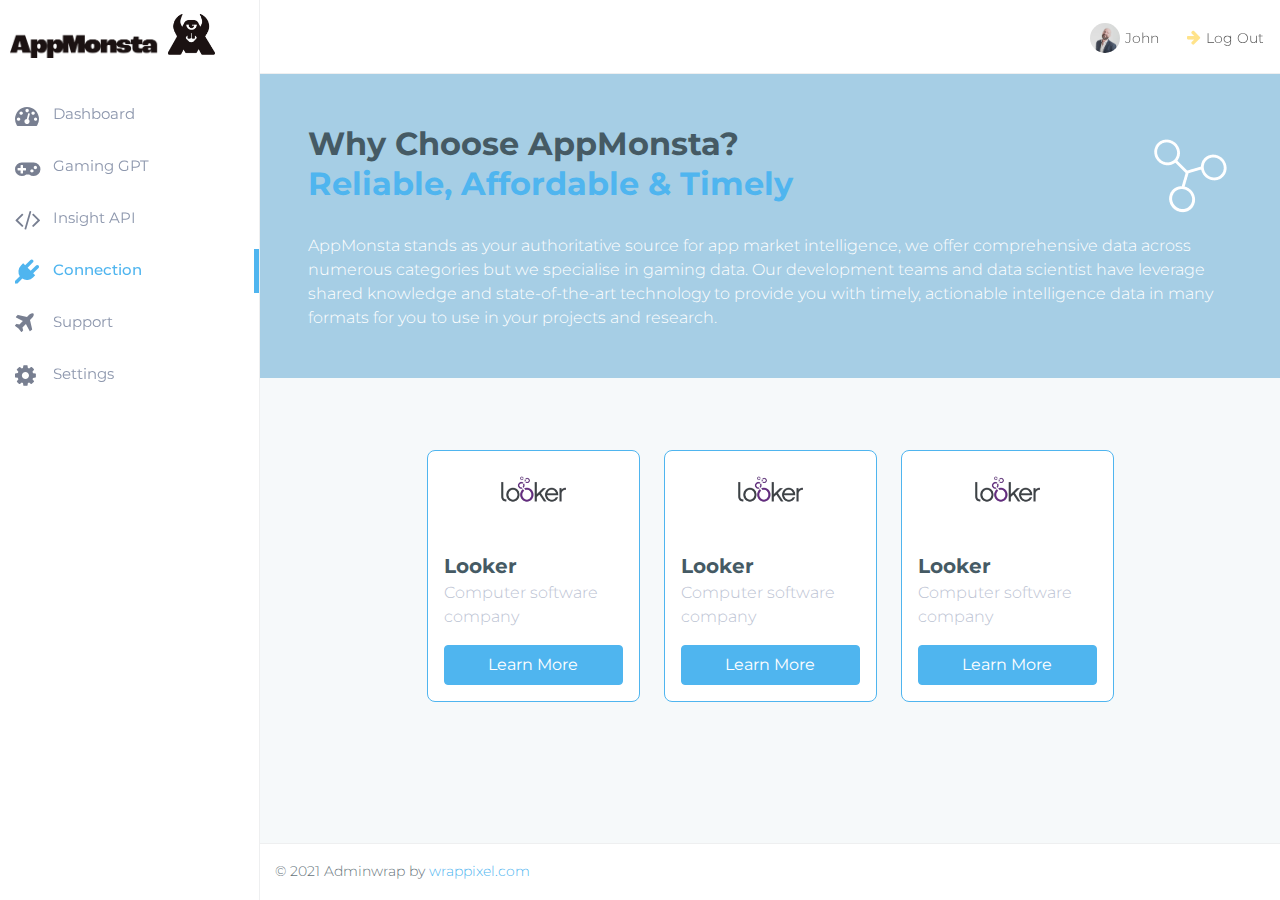
==== commit ee9cf7bf: "fixed" ====
--- a/connection.html
+++ b/connection.html
@@ -24,11 +24,11 @@
 			rel="icon"
 			type="image/png"
 			sizes="16x16"
-			href="../assets/images/logos/logo-icon1.png"
+			href="./assets/images/logos/logo-icon1.png"
 		/>
 		<!-- Bootstrap Core CSS -->
 		<link
-			href="../assets/node_modules/bootstrap/css/bootstrap.min.css"
+			href="./assets/node_modules/bootstrap/css/bootstrap.min.css"
 			rel="stylesheet"
 		/>
 		<!-- Custom CSS -->
@@ -71,14 +71,14 @@
 								<!--You can put here icon as well // <i class="wi wi-sunset"></i> //-->
 								<!-- Dark Logo icon -->
 								<img
-									src="../assets/images/logos/logo-text1.png"
+									src="./assets/images/logos/logo-text1.png"
 									alt="homepage"
 									class="dark-logo"
 									style="width: 150px"
 								/>
 								<!-- Light Logo icon -->
 								<img
-									src="../assets/images/logos/logo-text1.png"
+									src="./assets/images/logos/logo-text1.png"
 									alt="homepage"
 									class="light-logo"
 									style="width: 150px"
@@ -88,13 +88,13 @@
 							<!-- Logo text --><b>
 								<!-- dark Logo text -->
 								<img
-									src="../assets/images/logos/logo-icon1.png"
+									src="./assets/images/logos/logo-icon1.png"
 									alt="homepage"
 									class="dark-logo"
 									style="width: 50px" />
 								<!-- Light Logo text -->
 								<img
-									src="../assets/images/logos/logo-icon1.png"
+									src="./assets/images/logos/logo-icon1.png"
 									class="light-logo"
 									alt="homepage"
 									style="width: 50px"
@@ -143,7 +143,7 @@
 									aria-haspopup="true"
 									aria-expanded="false"
 									><img
-										src="../assets/images/users/1.jpg"
+										src="./assets/images/users/1.jpg"
 										alt="user"
 										class=""
 									/>
@@ -185,7 +185,7 @@
 							<li>
 								<a
 									class="waves-effect waves-dark"
-									href="pages-blank.html"
+									href="index.html"
 									aria-expanded="false"
 									><i class="fa fa-tachometer"></i
 									><span class="hide-menu">Dashboard</span></a
@@ -231,6 +231,15 @@
 									aria-expanded="false"
 									><i class="fa fa-plane"></i
 									><span class="hide-menu">Support</span></a
+								>
+							</li>
+							<li>
+								<a
+									class="waves-effect waves-dark"
+									href="settings.html"
+									aria-expanded="false"
+									><i class="fa fa-gear"></i
+									><span class="hide-menu">Settings</span></a
 								>
 							</li>
 						</ul>
@@ -266,7 +275,7 @@
 							</h1>
 							<span>
 								<img
-									src="../assets/images/logos/connect.png"
+									src="./assets/images/logos/connect.png"
 									class="img-fluid"
 									width="100px"
 									alt="gaming pad"
@@ -289,7 +298,7 @@
 							<div class="col-md-3 md-mb-0 mb-2">
 								<div class="card rounded theme-border-main">
 									<img
-										src="../assets/images/logos/looker.png"
+										src="./assets/images/logos/looker.png"
 										class="img-fluid w-100"
 										alt="looker"
 									/>
@@ -317,7 +326,7 @@
 							<div class="col-md-3 md-mb-0 mb-2">
 								<div class="card rounded theme-border-main">
 									<img
-										src="../assets/images/logos/looker.png"
+										src="./assets/images/logos/looker.png"
 										class="img-fluid w-100"
 										alt="looker"
 									/>
@@ -344,7 +353,7 @@
 							<div class="col-md-3 md-mb-0 mb-2">
 								<div class="card rounded theme-border-main">
 									<img
-										src="../assets/images/logos/looker.png"
+										src="./assets/images/logos/looker.png"
 										class="img-fluid w-100"
 										alt="looker"
 									/>
@@ -493,7 +502,7 @@
 									<li>
 										<a href="javascript:void(0)"
 											><img
-												src="../assets/images/users/1.jpg"
+												src="./assets/images/users/1.jpg"
 												alt="user-img"
 												class="img-circle"
 											/>
@@ -508,7 +517,7 @@
 									<li>
 										<a href="javascript:void(0)"
 											><img
-												src="../assets/images/users/2.jpg"
+												src="./assets/images/users/2.jpg"
 												alt="user-img"
 												class="img-circle"
 											/>
@@ -523,7 +532,7 @@
 									<li>
 										<a href="javascript:void(0)"
 											><img
-												src="../assets/images/users/3.jpg"
+												src="./assets/images/users/3.jpg"
 												alt="user-img"
 												class="img-circle"
 											/>
@@ -538,7 +547,7 @@
 									<li>
 										<a href="javascript:void(0)"
 											><img
-												src="../assets/images/users/4.jpg"
+												src="./assets/images/users/4.jpg"
 												alt="user-img"
 												class="img-circle"
 											/>
@@ -553,7 +562,7 @@
 									<li>
 										<a href="javascript:void(0)"
 											><img
-												src="../assets/images/users/5.jpg"
+												src="./assets/images/users/5.jpg"
 												alt="user-img"
 												class="img-circle"
 											/>
@@ -568,7 +577,7 @@
 									<li>
 										<a href="javascript:void(0)"
 											><img
-												src="../assets/images/users/6.jpg"
+												src="./assets/images/users/6.jpg"
 												alt="user-img"
 												class="img-circle"
 											/>
@@ -583,7 +592,7 @@
 									<li>
 										<a href="javascript:void(0)"
 											><img
-												src="../assets/images/users/7.jpg"
+												src="./assets/images/users/7.jpg"
 												alt="user-img"
 												class="img-circle"
 											/>
@@ -598,7 +607,7 @@
 									<li>
 										<a href="javascript:void(0)"
 											><img
-												src="../assets/images/users/8.jpg"
+												src="./assets/images/users/8.jpg"
 												alt="user-img"
 												class="img-circle"
 											/>
@@ -642,9 +651,9 @@
 		<!-- ============================================================== -->
 		<!-- All Jquery -->
 		<!-- ============================================================== -->
-		<script src="../assets/node_modules/jquery/jquery.min.js"></script>
+		<script src="./assets/node_modules/jquery/jquery.min.js"></script>
 		<!-- Bootstrap tether Core JavaScript -->
-		<script src="../assets/node_modules/bootstrap/js/bootstrap.bundle.min.js"></script>
+		<script src="./assets/node_modules/bootstrap/js/bootstrap.bundle.min.js"></script>
 		<!-- slimscrollbar scrollbar JavaScript -->
 		<script src="js/perfect-scrollbar.jquery.min.js"></script>
 		<!--Wave Effects -->
--- a/css/style.css
+++ b/css/style.css
@@ -55,6 +55,8 @@
 @import "../css/animate.css";
 * {
 	outline: none;
+	scrollbar-width: thin; /* Thin scrollbar width */
+	scrollbar-color: #888 #f1f1f1; /* Thumb color and track color */
 }
 
 body {
@@ -80,6 +82,11 @@
 	border: 1px solid #4fb5ef !important;
 }
 
+textarea:focus {
+	box-shadow: none !important;
+	border: 1px solid #4fb5ef !important;
+}
+
 select:focus {
 	box-shadow: none !important;
 	border: 1px solid #a6cee5 !important;
@@ -106,6 +113,11 @@
 .btn-custom-pricing-tab:focus {
 	box-shadow: none !important;
 	outline: none !important;
+}
+
+/* not active btn-custom-pricing-tab hover */
+.btn-custom-pricing-tab:not(.active):hover {
+	background: #a6cee550 !important;
 }
 
 a {
@@ -531,7 +543,7 @@
 	color: #7460ee;
 }
 html body .text-primary {
-	color: #4FB5EF !important;
+	color: #4fb5ef !important;
 }
 html body .text-megna {
 	color: #56c0d8;
@@ -547,7 +559,7 @@
 Background Colors
 *******************/
 .bg-primary {
-	background-color: #4FB5EF !important;
+	background-color: #4fb5ef !important;
 }
 
 .bg-success {
@@ -651,7 +663,7 @@
 }
 
 .round.round-primary {
-	background: #4FB5EF;
+	background: #4fb5ef;
 }
 
 /*******************
@@ -695,7 +707,7 @@
 }
 
 .label-primary {
-	background-color: #4FB5EF;
+	background-color: #4fb5ef;
 }
 
 .label-purple {
@@ -745,7 +757,7 @@
 
 .label-light-primary {
 	background-color: #f1effd;
-	color: #4FB5EF;
+	color: #4fb5ef;
 }
 
 .label-light-inverse {
@@ -778,7 +790,7 @@
 }
 
 .badge-primary {
-	background-color: #4FB5EF;
+	background-color: #4fb5ef;
 }
 
 .badge-warning {
@@ -2350,18 +2362,18 @@
 
 .btn-primary,
 .btn-primary.disabled {
-	background: #4FB5EF;
-	border: 1px solid #4FB5EF;
+	background: #4fb5ef;
+	border: 1px solid #4fb5ef;
 	/*box-shadow: $primary-shadow;*/
 	transition: 0.2s ease-in;
 }
 .btn-primary:hover,
 .btn-primary.disabled:hover {
-	background: #4FB5EF;
+	background: #4fb5ef;
 	box-shadow: 0 14px 26px -12px rgba(116, 96, 238, 0.42),
 		0 4px 23px 0 rgba(0, 0, 0, 0.12),
 		0 8px 10px -5px rgba(116, 96, 238, 0.2);
-	border: 1px solid #4FB5EF;
+	border: 1px solid #4fb5ef;
 }
 .btn-primary.active,
 .btn-primary:active,
@@ -2369,7 +2381,7 @@
 .btn-primary.disabled.active,
 .btn-primary.disabled:active,
 .btn-primary.disabled:focus {
-	background: #4FB5EF;
+	background: #4fb5ef;
 	/*box-shadow: $primary-shadow-hover;*/
 	border-color: transparent;
 }
@@ -2556,26 +2568,26 @@
 }
 
 .btn-outline-primary {
-	color: #4FB5EF;
+	color: #4fb5ef;
 	background-color: #ffffff;
-	border-color: #4FB5EF;
+	border-color: #4fb5ef;
 	/*box-shadow: $primary-shadow;*/
 	transition: 0.2s ease-in;
 }
 .btn-outline-primary:hover,
 .btn-outline-primary:focus,
 .btn-outline-primary.focus {
-	background: #4FB5EF;
+	background: #4fb5ef;
 	/*box-shadow: $primary-shadow-hover;*/
 	color: #ffffff;
-	border-color: #4FB5EF;
+	border-color: #4fb5ef;
 }
 .btn-outline-primary.active,
 .btn-outline-primary:active,
 .btn-outline-primary:focus {
 	/*box-shadow: $primary-shadow-hover;*/
-	background-color: #4FB5EF;
-	border-color: #4FB5EF;
+	background-color: #4fb5ef;
+	border-color: #4fb5ef;
 }
 
 .btn-outline-success {
@@ -2714,8 +2726,8 @@
 .btn-primary.focus,
 .btn-primary:focus,
 .show > .btn-primary.dropdown-toggle {
-	background-color: #4FB5EF;
-	border: 1px solid #4FB5EF;
+	background-color: #4fb5ef;
+	border: 1px solid #4fb5ef;
 }
 
 .btn-success.active.focus,
@@ -2959,7 +2971,7 @@
 Custom-select
 ******************/
 .custom-select {
-	background: url(../../assets/images/custom-select.png) right 0.75rem center
+	background: url(.././assets/images/custom-select.png) right 0.75rem center
 		no-repeat;
 }
 
@@ -4643,7 +4655,7 @@
 }
 
 .color-table.primary-table thead th {
-	background-color: #4FB5EF;
+	background-color: #4fb5ef;
 	color: #ffffff;
 }
 
@@ -4697,10 +4709,10 @@
 }
 
 .color-bordered-table.primary-bordered-table {
-	border: 2px solid #4FB5EF;
+	border: 2px solid #4fb5ef;
 }
 .color-bordered-table.primary-bordered-table thead th {
-	background-color: #4FB5EF;
+	background-color: #4fb5ef;
 	color: #ffffff;
 }
 
@@ -4780,7 +4792,7 @@
 	background-color: #f1effd;
 }
 .full-color-table.full-primary-table thead th {
-	background-color: #4FB5EF;
+	background-color: #4fb5ef;
 	border: 0;
 	color: #ffffff;
 }
@@ -4788,7 +4800,7 @@
 	border: 0;
 }
 .full-color-table.full-primary-table tr:hover {
-	background-color: #4FB5EF;
+	background-color: #4fb5ef;
 	color: #ffffff;
 }
 
@@ -5966,7 +5978,7 @@
 }
 
 .has-success .form-control-success {
-	background-image: url(../../assets/images/icon/success.svg);
+	background-image: url(.././assets/images/icon/success.svg);
 }
 
 .has-success .form-control {
@@ -5982,7 +5994,7 @@
 }
 
 .has-warning .form-control-warning {
-	background-image: url(../../assets/images/icon/warning.svg);
+	background-image: url(.././assets/images/icon/warning.svg);
 }
 
 .has-warning .form-control {
@@ -5998,7 +6010,7 @@
 }
 
 .has-danger .form-control-danger {
-	background-image: url(../../assets/images/icon/danger.svg);
+	background-image: url(.././assets/images/icon/danger.svg);
 }
 
 .has-danger .form-control {
--- a/css/colors/default.css
+++ b/css/colors/default.css
@@ -146,10 +146,22 @@
 	border-radius: 8px !important;
 }
 
+.theme-border-secondary-b {
+	border-bottom: 1px solid #ffe38a !important;
+}
+
 .custom-table-striped tbody tr:nth-of-type(odd) {
 	background-color: #e5f0f6 !important;
+}
+
+.p-tag-custom-striped p:nth-of-type(odd) {
+	background-color: #fff2c9 !important;
 }
 
 .bg-theme-light-secondary {
 	background-color: #e5f0f6 !important;
 }
+
+.bg-theme-light-warning {
+	background-color: #fff2c950 !important;
+}
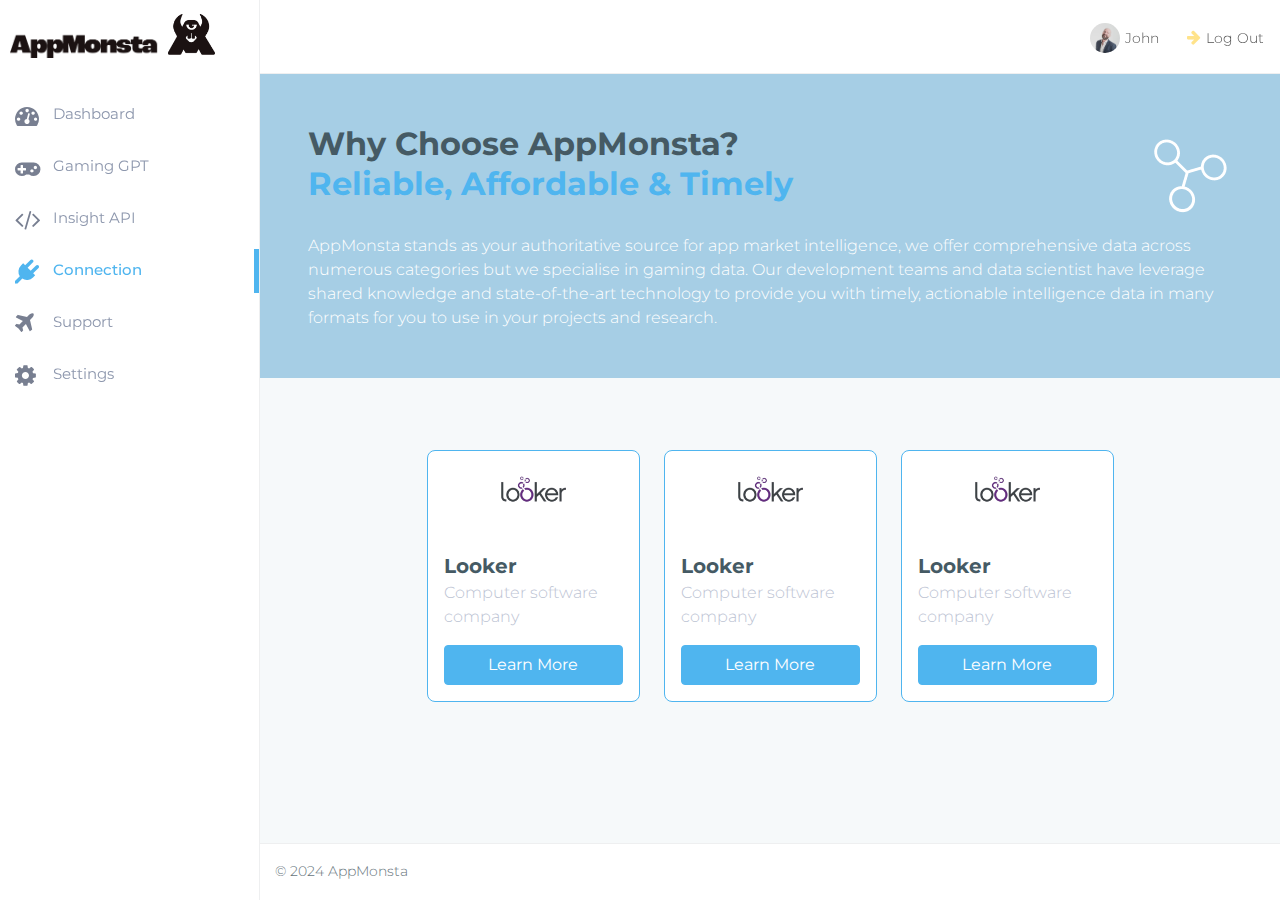
==== commit 4cdf6a5f: "fixed" ====
--- a/connection.html
+++ b/connection.html
@@ -633,10 +633,7 @@
 				<!-- ============================================================== -->
 				<!-- footer -->
 				<!-- ============================================================== -->
-				<footer class="footer">
-					© 2021 Adminwrap by
-					<a href="https://www.wrappixel.com/">wrappixel.com</a>
-				</footer>
+				<footer class="footer">© 2024 AppMonsta</footer>
 				<!-- ============================================================== -->
 				<!-- End footer -->
 				<!-- ============================================================== -->
